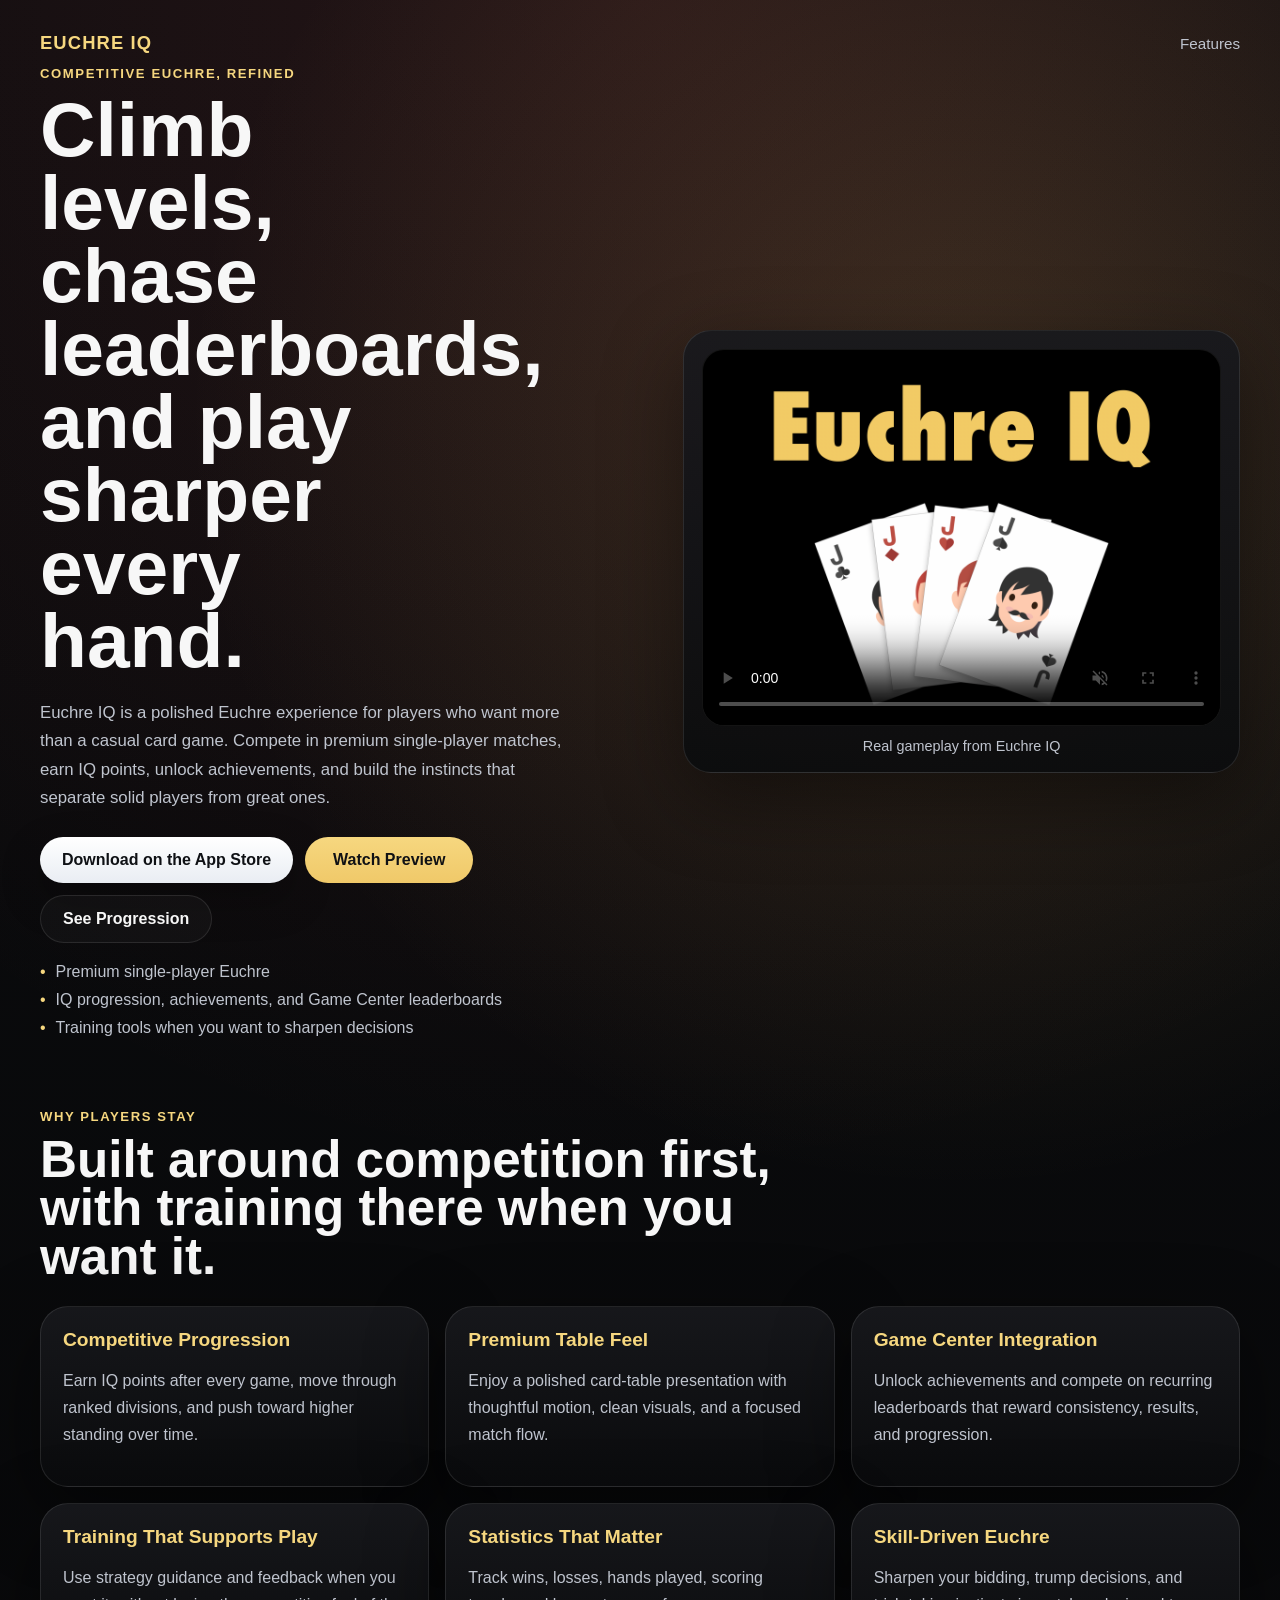
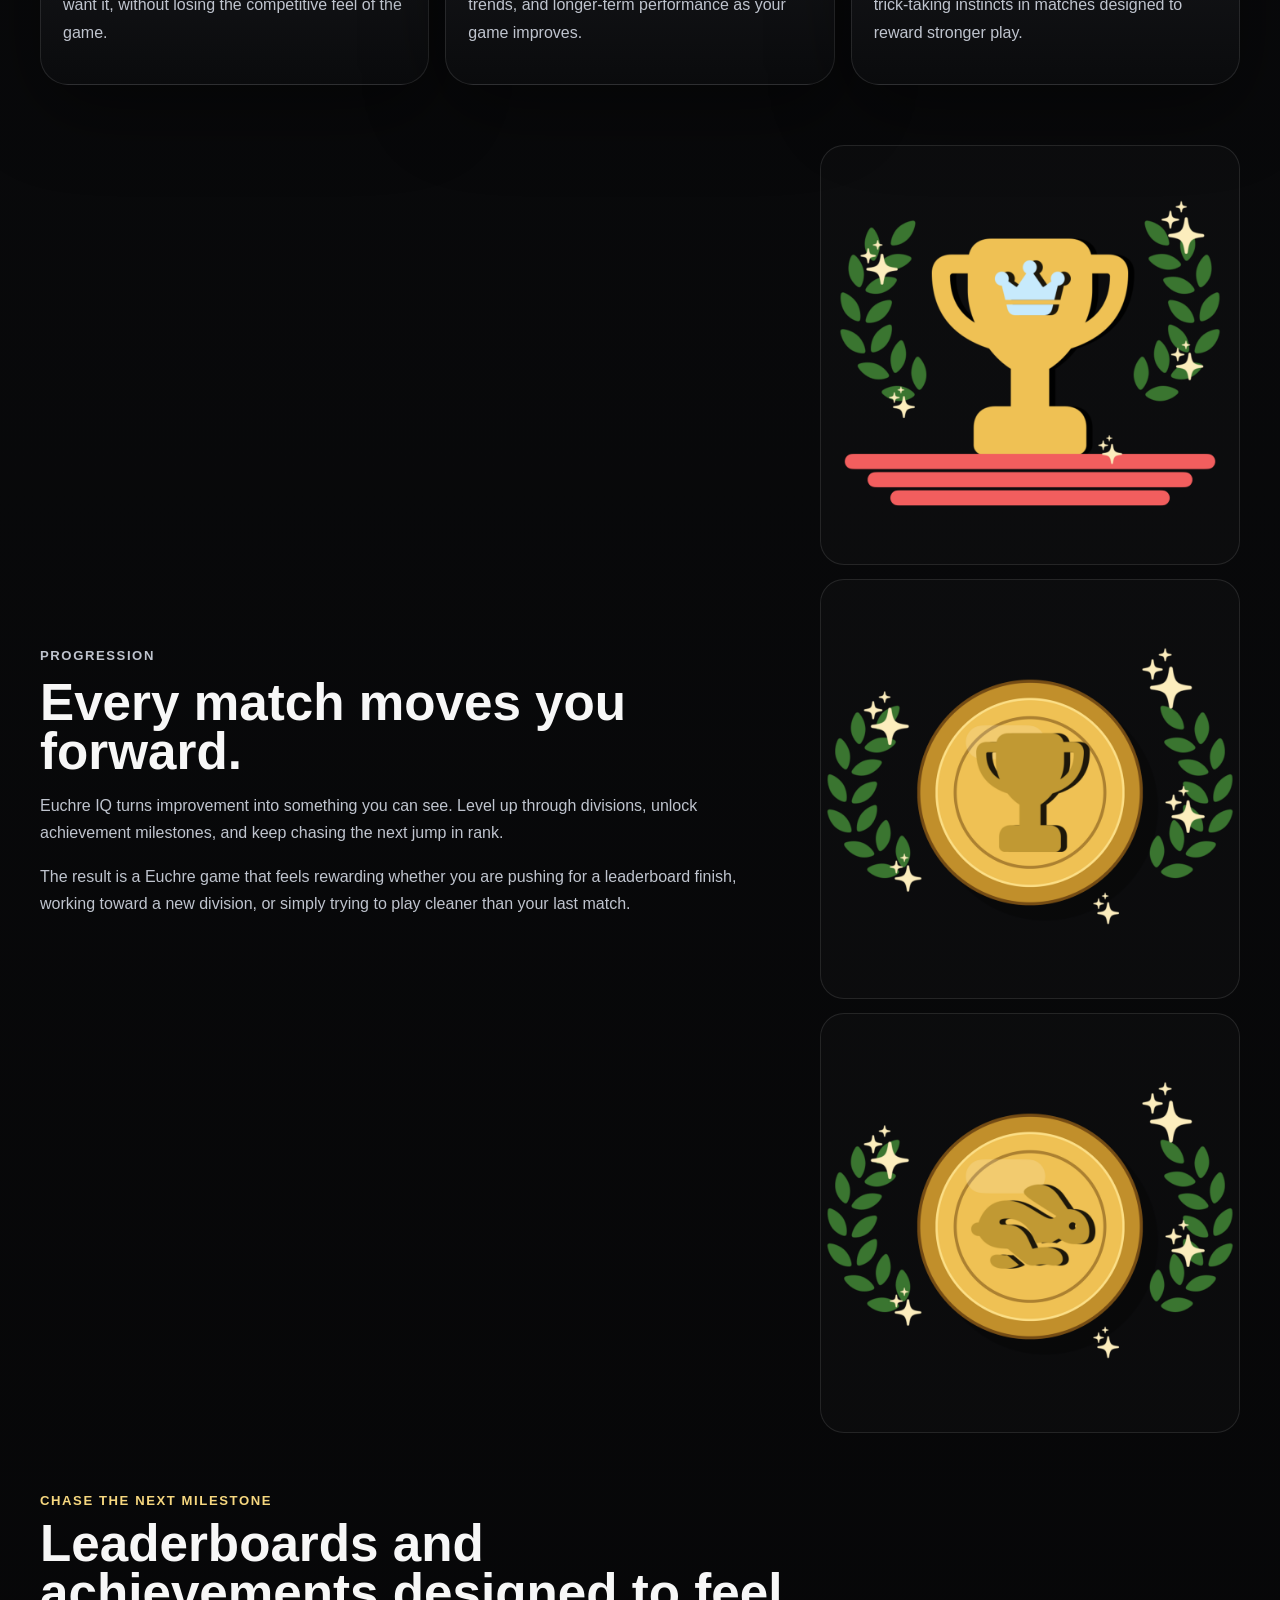
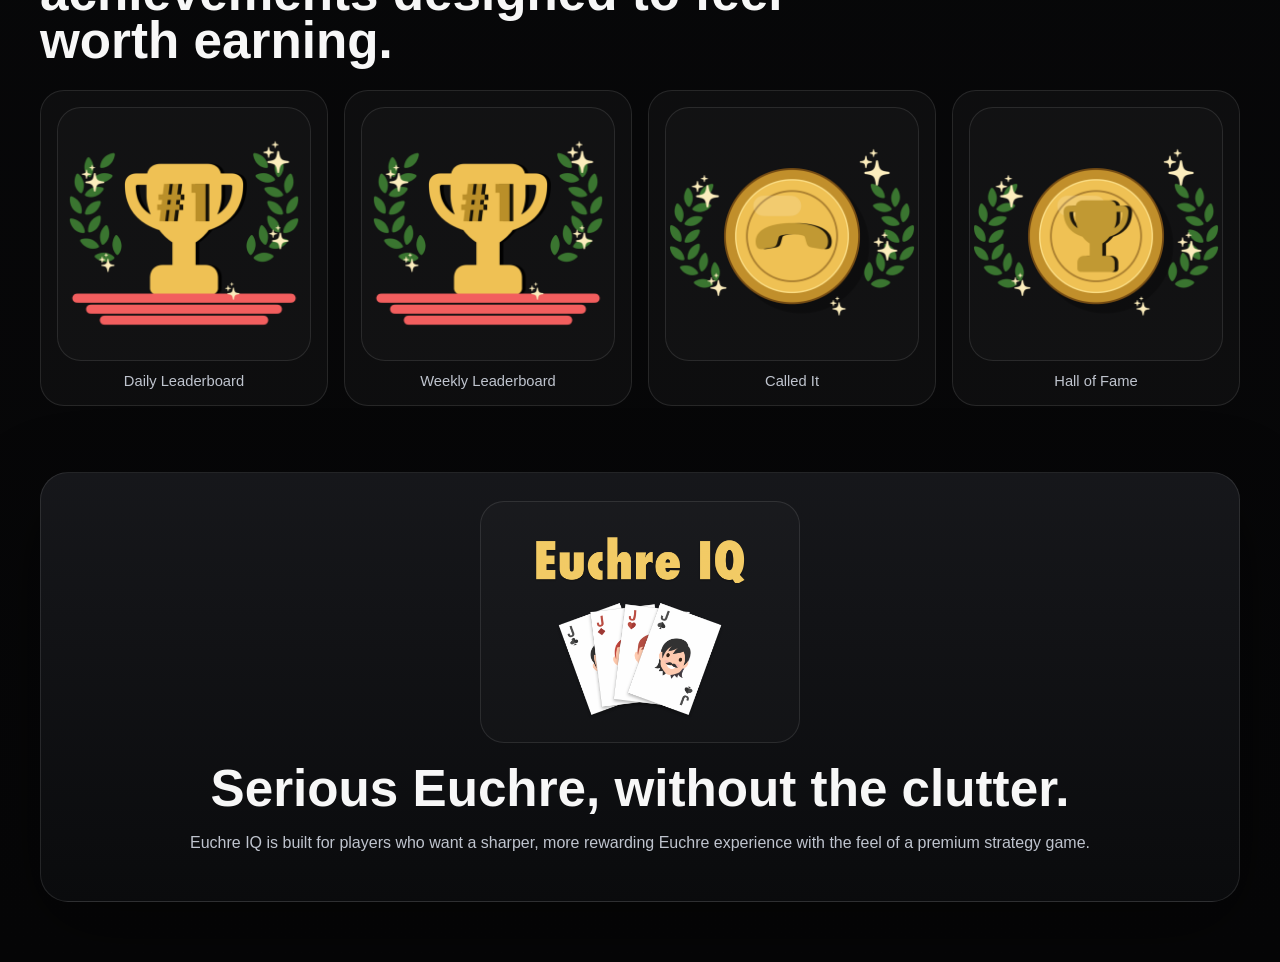
==== index.html @ 1e02383c "Hello" ====
<!DOCTYPE html>
<html lang="en">
<head>
  <meta charset="utf-8">
  <meta name="viewport" content="width=device-width, initial-scale=1">
  <title>Euchre IQ</title>
  <meta
    name="description"
    content="Euchre IQ is a polished, competitive Euchre experience built for players who want to climb levels, unlock achievements, and sharpen their game."
  >
  <link rel="stylesheet" href="site-assets/styles.css">
</head>
<body>
  <div class="page-shell">
    <header class="hero">
      <nav class="topbar">
        <div class="brand">Euchre IQ</div>
        <a class="topbar-link" href="#features">Features</a>
      </nav>

      <div class="hero-grid">
        <section class="hero-copy">
          <p class="eyebrow">Competitive Euchre, Refined</p>
          <h1>Climb levels, chase leaderboards, and play sharper every hand.</h1>
          <p class="hero-body">
            Euchre IQ is a polished Euchre experience for players who want more than a casual card game.
            Compete in premium single-player matches, earn IQ points, unlock achievements, and build the instincts
            that separate solid players from great ones.
          </p>
          <div class="hero-actions">
            <a
              class="button button-app-store"
              href="https://apps.apple.com/us/app/euchre-iq/id6762494437"
              target="_blank"
              rel="noreferrer"
            >
              Download on the App Store
            </a>
            <a class="button button-primary" href="#preview">Watch Preview</a>
            <a class="button button-secondary" href="#progression">See Progression</a>
          </div>
          <ul class="hero-points">
            <li>Premium single-player Euchre</li>
            <li>IQ progression, achievements, and Game Center leaderboards</li>
            <li>Training tools when you want to sharpen decisions</li>
          </ul>
        </section>

        <section id="preview" class="hero-media-card">
          <video
            class="hero-video"
            autoplay
            muted
            loop
            playsinline
            controls
            preload="metadata"
            poster="site-assets/home-title.png"
          >
            <source src="site-assets/app-preview.mp4" type="video/mp4">
          </video>
          <div class="media-caption">Real gameplay from Euchre IQ</div>
        </section>
      </div>
    </header>

    <main>
      <section id="features" class="section">
        <div class="section-heading">
          <p class="eyebrow">Why Players Stay</p>
          <h2>Built around competition first, with training there when you want it.</h2>
        </div>

        <div class="feature-grid">
          <article class="feature-card">
            <h3>Competitive Progression</h3>
            <p>
              Earn IQ points after every game, move through ranked divisions, and push toward higher standing over time.
            </p>
          </article>
          <article class="feature-card">
            <h3>Premium Table Feel</h3>
            <p>
              Enjoy a polished card-table presentation with thoughtful motion, clean visuals, and a focused match flow.
            </p>
          </article>
          <article class="feature-card">
            <h3>Game Center Integration</h3>
            <p>
              Unlock achievements and compete on recurring leaderboards that reward consistency, results, and progression.
            </p>
          </article>
          <article class="feature-card">
            <h3>Training That Supports Play</h3>
            <p>
              Use strategy guidance and feedback when you want it, without losing the competitive feel of the game.
            </p>
          </article>
          <article class="feature-card">
            <h3>Statistics That Matter</h3>
            <p>
              Track wins, losses, hands played, scoring trends, and longer-term performance as your game improves.
            </p>
          </article>
          <article class="feature-card">
            <h3>Skill-Driven Euchre</h3>
            <p>
              Sharpen your bidding, trump decisions, and trick-taking instincts in matches designed to reward stronger play.
            </p>
          </article>
        </div>
      </section>

      <section id="progression" class="section split-section">
        <div class="split-copy">
          <p class="eyebrow">Progression</p>
          <h2>Every match moves you forward.</h2>
          <p>
            Euchre IQ turns improvement into something you can see. Level up through divisions, unlock achievement milestones,
            and keep chasing the next jump in rank.
          </p>
          <p>
            The result is a Euchre game that feels rewarding whether you are pushing for a leaderboard finish,
            working toward a new division, or simply trying to play cleaner than your last match.
          </p>
        </div>

        <div class="badge-stack">
          <img src="site-assets/leaderboard-all-time.png" alt="All-Time IQ leaderboard badge">
          <img src="site-assets/achievement-hall-of-fame.png" alt="Hall of Fame achievement badge">
          <img src="site-assets/achievement-lone-legend.png" alt="Lone Legend achievement badge">
        </div>
      </section>

      <section class="section gallery-section">
        <div class="section-heading">
          <p class="eyebrow">Chase the Next Milestone</p>
          <h2>Leaderboards and achievements designed to feel worth earning.</h2>
        </div>

        <div class="badge-gallery">
          <figure class="badge-card">
            <img src="site-assets/leaderboard-daily.png" alt="Daily leaderboard badge">
            <figcaption>Daily Leaderboard</figcaption>
          </figure>
          <figure class="badge-card">
            <img src="site-assets/leaderboard-weekly.png" alt="Weekly leaderboard badge">
            <figcaption>Weekly Leaderboard</figcaption>
          </figure>
          <figure class="badge-card">
            <img src="site-assets/achievement-called-it.png" alt="Called It achievement badge">
            <figcaption>Called It</figcaption>
          </figure>
          <figure class="badge-card">
            <img src="site-assets/achievement-hall-of-fame.png" alt="Hall of Fame achievement badge">
            <figcaption>Hall of Fame</figcaption>
          </figure>
        </div>
      </section>

      <section class="section closing-section">
        <div class="closing-card">
          <img class="closing-mark" src="site-assets/home-title.png" alt="Euchre IQ title art">
          <h2>Serious Euchre, without the clutter.</h2>
          <p>
            Euchre IQ is built for players who want a sharper, more rewarding Euchre experience with the feel of a premium strategy game.
          </p>
        </div>
      </section>
    </main>
  </div>
</body>
</html>
---- site-assets/styles.css ----
:root {
  --bg: #080809;
  --panel: #111215;
  --panel-strong: #18191d;
  --line: rgba(255, 255, 255, 0.1);
  --gold: #f0c969;
  --gold-strong: #f6d77f;
  --red: #f25e5e;
  --text: #f7f7f7;
  --muted: #bfc4ce;
  --shadow: 0 24px 80px rgba(0, 0, 0, 0.45);
}

* {
  box-sizing: border-box;
}

html {
  scroll-behavior: smooth;
}

body {
  margin: 0;
  font-family: Futura, "Futura PT", "Trebuchet MS", sans-serif;
  color: var(--text);
  background:
    radial-gradient(circle at top, rgba(242, 94, 94, 0.12), transparent 28%),
    radial-gradient(circle at 75% 10%, rgba(240, 201, 105, 0.16), transparent 20%),
    linear-gradient(180deg, #0a0b0d 0%, #060607 100%);
}

img,
video {
  display: block;
  max-width: 100%;
}

.page-shell {
  width: min(1200px, calc(100% - 32px));
  margin: 0 auto;
  padding-bottom: 48px;
}

.topbar {
  display: flex;
  align-items: center;
  justify-content: space-between;
  padding: 24px 0 12px;
}

.brand {
  font-size: 1.15rem;
  font-weight: 700;
  color: var(--gold-strong);
  letter-spacing: 0.06em;
  text-transform: uppercase;
}

.topbar-link {
  color: var(--muted);
  text-decoration: none;
  font-size: 0.95rem;
}

.hero {
  padding: 8px 0 24px;
}

.hero-grid {
  display: grid;
  grid-template-columns: minmax(0, 1.05fr) minmax(320px, 0.95fr);
  gap: 28px;
  align-items: center;
}

.eyebrow {
  margin: 0 0 12px;
  color: var(--gold-strong);
  letter-spacing: 0.12em;
  text-transform: uppercase;
  font-size: 0.82rem;
  font-weight: 700;
}

.hero-copy h1,
.section-heading h2,
.split-copy h2,
.closing-card h2 {
  margin: 0;
  font-family: "Futura Condensed Extra Bold", "Futura-CondensedExtraBold", Futura, sans-serif;
  line-height: 0.95;
}

.hero-copy h1 {
  font-size: clamp(3.4rem, 6vw, 5.6rem);
  max-width: 9ch;
}

.hero-body,
.split-copy p,
.closing-card p,
.feature-card p {
  color: var(--muted);
  line-height: 1.7;
}

.hero-body {
  margin: 22px 0 24px;
  max-width: 58ch;
  font-size: 1.05rem;
}

.hero-actions {
  display: flex;
  flex-wrap: wrap;
  gap: 12px;
  margin-bottom: 20px;
}

.button {
  display: inline-flex;
  align-items: center;
  justify-content: center;
  min-width: 168px;
  padding: 14px 22px;
  border-radius: 999px;
  text-decoration: none;
  font-weight: 700;
}

.button-primary {
  background: linear-gradient(180deg, var(--gold-strong), var(--gold));
  color: #101114;
}

.button-app-store {
  background: linear-gradient(180deg, #ffffff, #e9edf3);
  color: #0f1115;
  min-width: 240px;
  box-shadow: 0 16px 40px rgba(0, 0, 0, 0.28);
}

.button-secondary {
  border: 1px solid var(--line);
  color: var(--text);
  background: rgba(255, 255, 255, 0.03);
}

.hero-points {
  list-style: none;
  margin: 0;
  padding: 0;
  display: grid;
  gap: 10px;
  color: var(--muted);
}

.hero-points li::before {
  content: "•";
  color: var(--gold-strong);
  margin-right: 10px;
}

.hero-media-card,
.feature-card,
.closing-card {
  background: linear-gradient(180deg, rgba(24, 25, 29, 0.92), rgba(11, 12, 14, 0.92));
  border: 1px solid var(--line);
  border-radius: 28px;
  box-shadow: var(--shadow);
}

.hero-media-card {
  padding: 18px;
}

.hero-video {
  width: 100%;
  border-radius: 22px;
  background: #000;
  border: 1px solid rgba(255, 255, 255, 0.08);
}

.media-caption {
  margin-top: 12px;
  color: var(--muted);
  font-size: 0.9rem;
  text-align: center;
}

.section {
  padding: 48px 0 12px;
}

.section-heading {
  max-width: 760px;
  margin-bottom: 24px;
}

.section-heading h2,
.split-copy h2,
.closing-card h2 {
  font-size: clamp(2.2rem, 4vw, 3.6rem);
}

.feature-grid {
  display: grid;
  grid-template-columns: repeat(3, minmax(0, 1fr));
  gap: 16px;
}

.feature-card {
  padding: 22px;
}

.feature-card h3 {
  margin: 0 0 10px;
  font-size: 1.2rem;
  color: var(--gold-strong);
}

.split-section {
  display: grid;
  grid-template-columns: minmax(0, 1fr) minmax(320px, 420px);
  gap: 28px;
  align-items: center;
}

.badge-stack {
  display: grid;
  gap: 14px;
}

.badge-stack img,
.badge-gallery img,
.closing-mark {
  width: 100%;
  border-radius: 24px;
  border: 1px solid var(--line);
  background: rgba(255, 255, 255, 0.02);
}

.badge-gallery {
  display: grid;
  grid-template-columns: repeat(4, minmax(0, 1fr));
  gap: 16px;
}

.badge-card {
  margin: 0;
  padding: 16px;
  background: rgba(255, 255, 255, 0.03);
  border: 1px solid var(--line);
  border-radius: 24px;
}

.badge-card figcaption {
  margin-top: 12px;
  text-align: center;
  color: var(--muted);
  font-size: 0.92rem;
}

.closing-section {
  padding-top: 54px;
}

.closing-card {
  padding: 28px;
  text-align: center;
}

.closing-mark {
  max-width: 320px;
  margin: 0 auto 22px;
  padding: 16px;
}

@media (max-width: 960px) {
  .hero-grid,
  .split-section,
  .feature-grid,
  .badge-gallery {
    grid-template-columns: 1fr;
  }

  .hero-copy h1 {
    max-width: none;
  }
}

@media (max-width: 640px) {
  .page-shell {
    width: min(100% - 20px, 1200px);
  }

  .topbar {
    padding-top: 16px;
  }

  .hero-copy h1 {
    font-size: 3rem;
  }

  .button {
    width: 100%;
  }
}
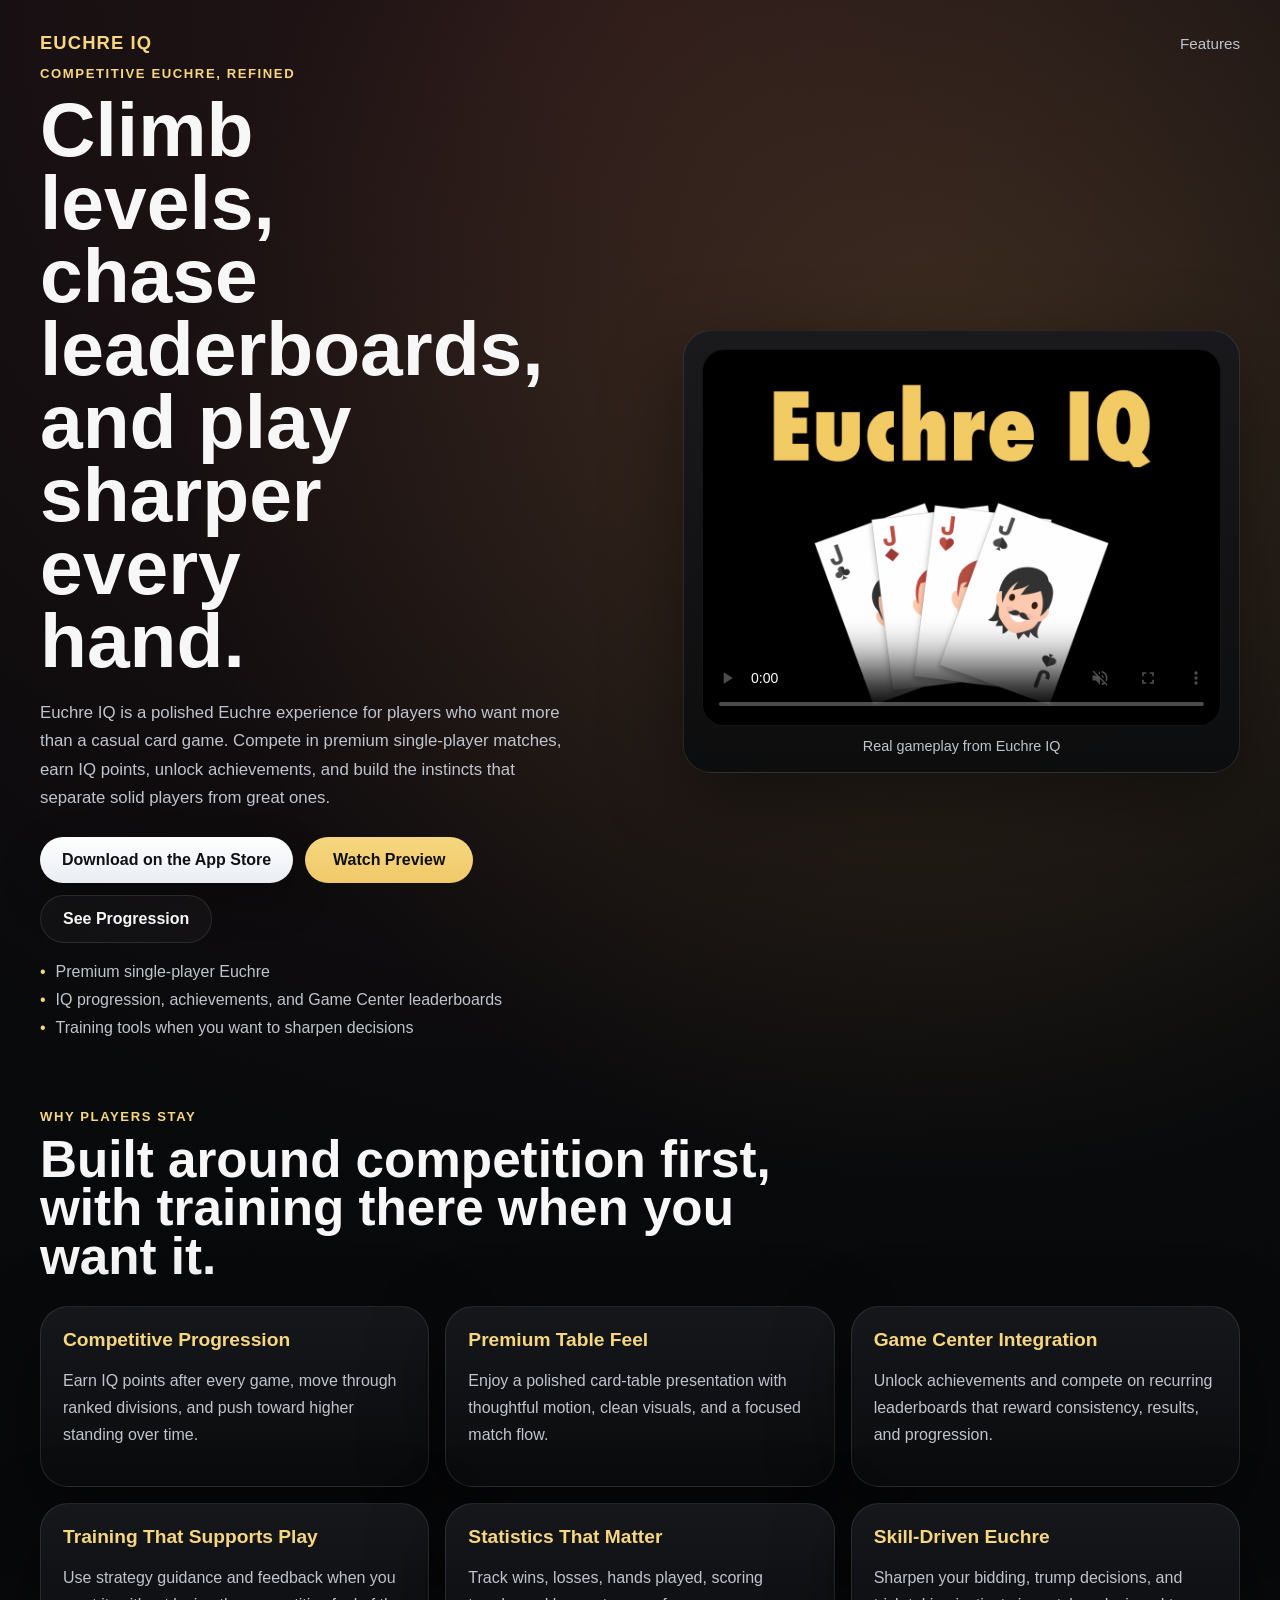
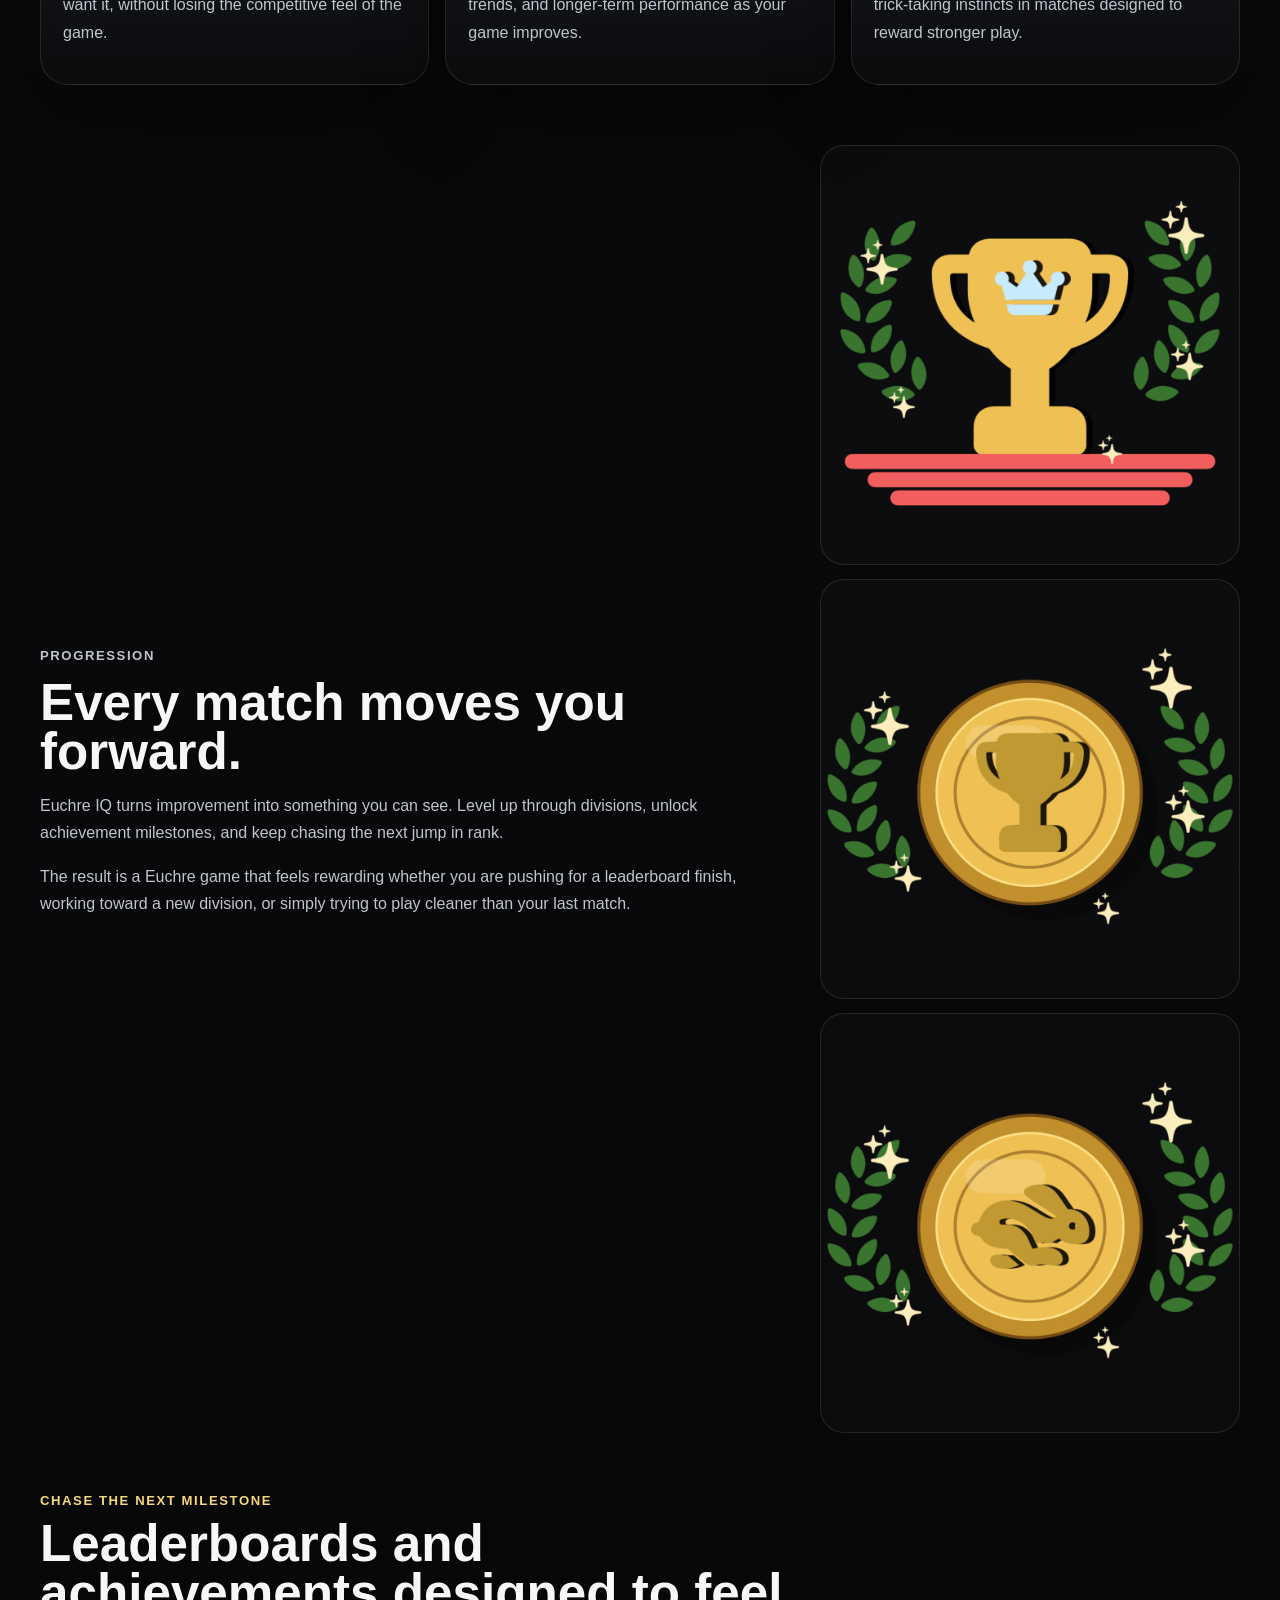
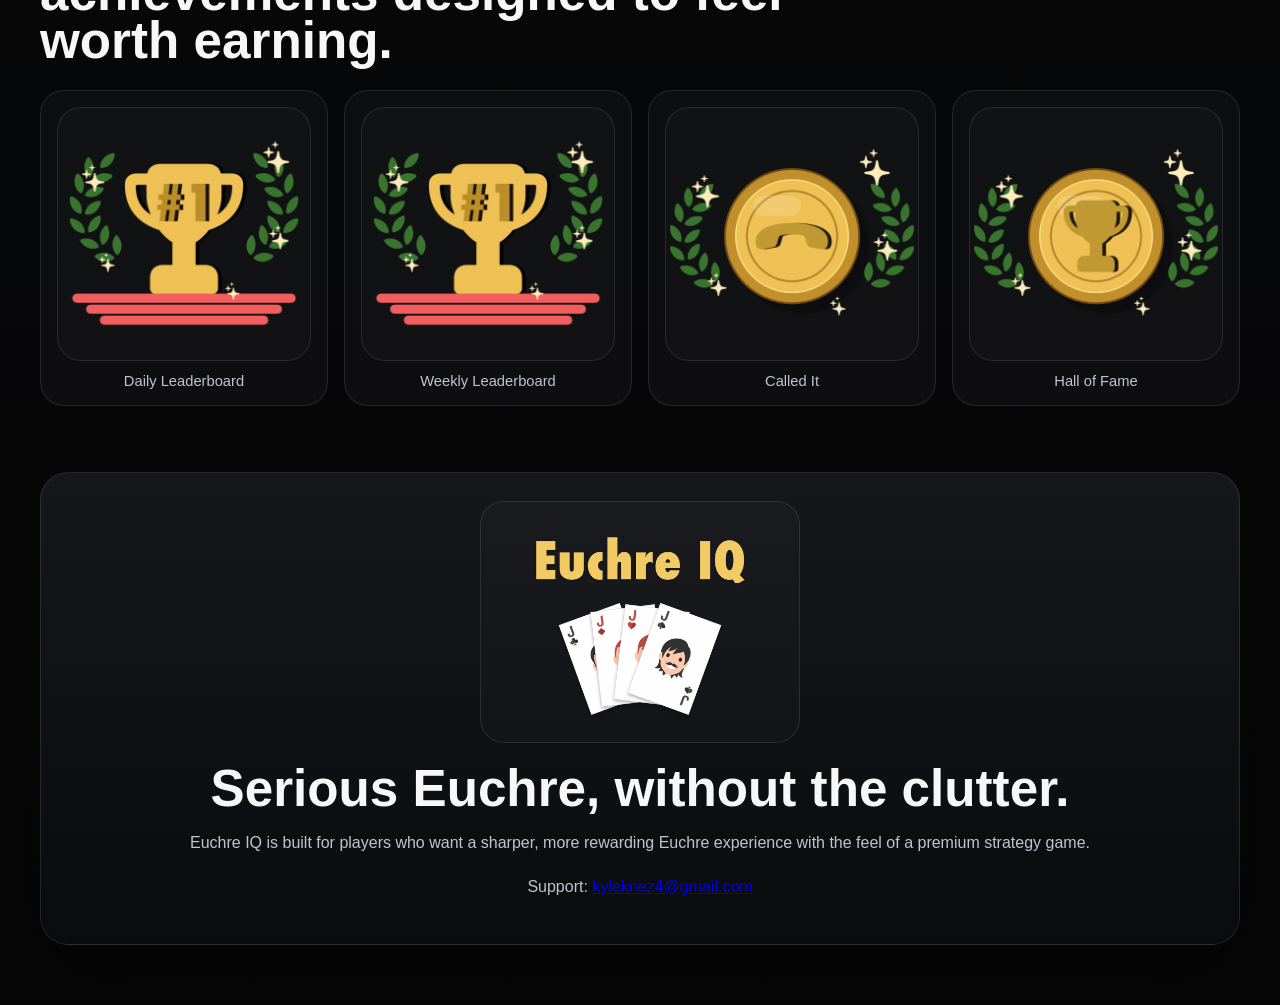
==== commit 22e69086: "Update." ====
--- a/index.html
+++ b/index.html
@@ -165,6 +165,9 @@
           <p>
             Euchre IQ is built for players who want a sharper, more rewarding Euchre experience with the feel of a premium strategy game.
           </p>
+          <p>
+            Support: <a href="mailto:kyleknez4@gmail.com">kyleknez4@gmail.com</a>
+          </p>
         </div>
       </section>
     </main>
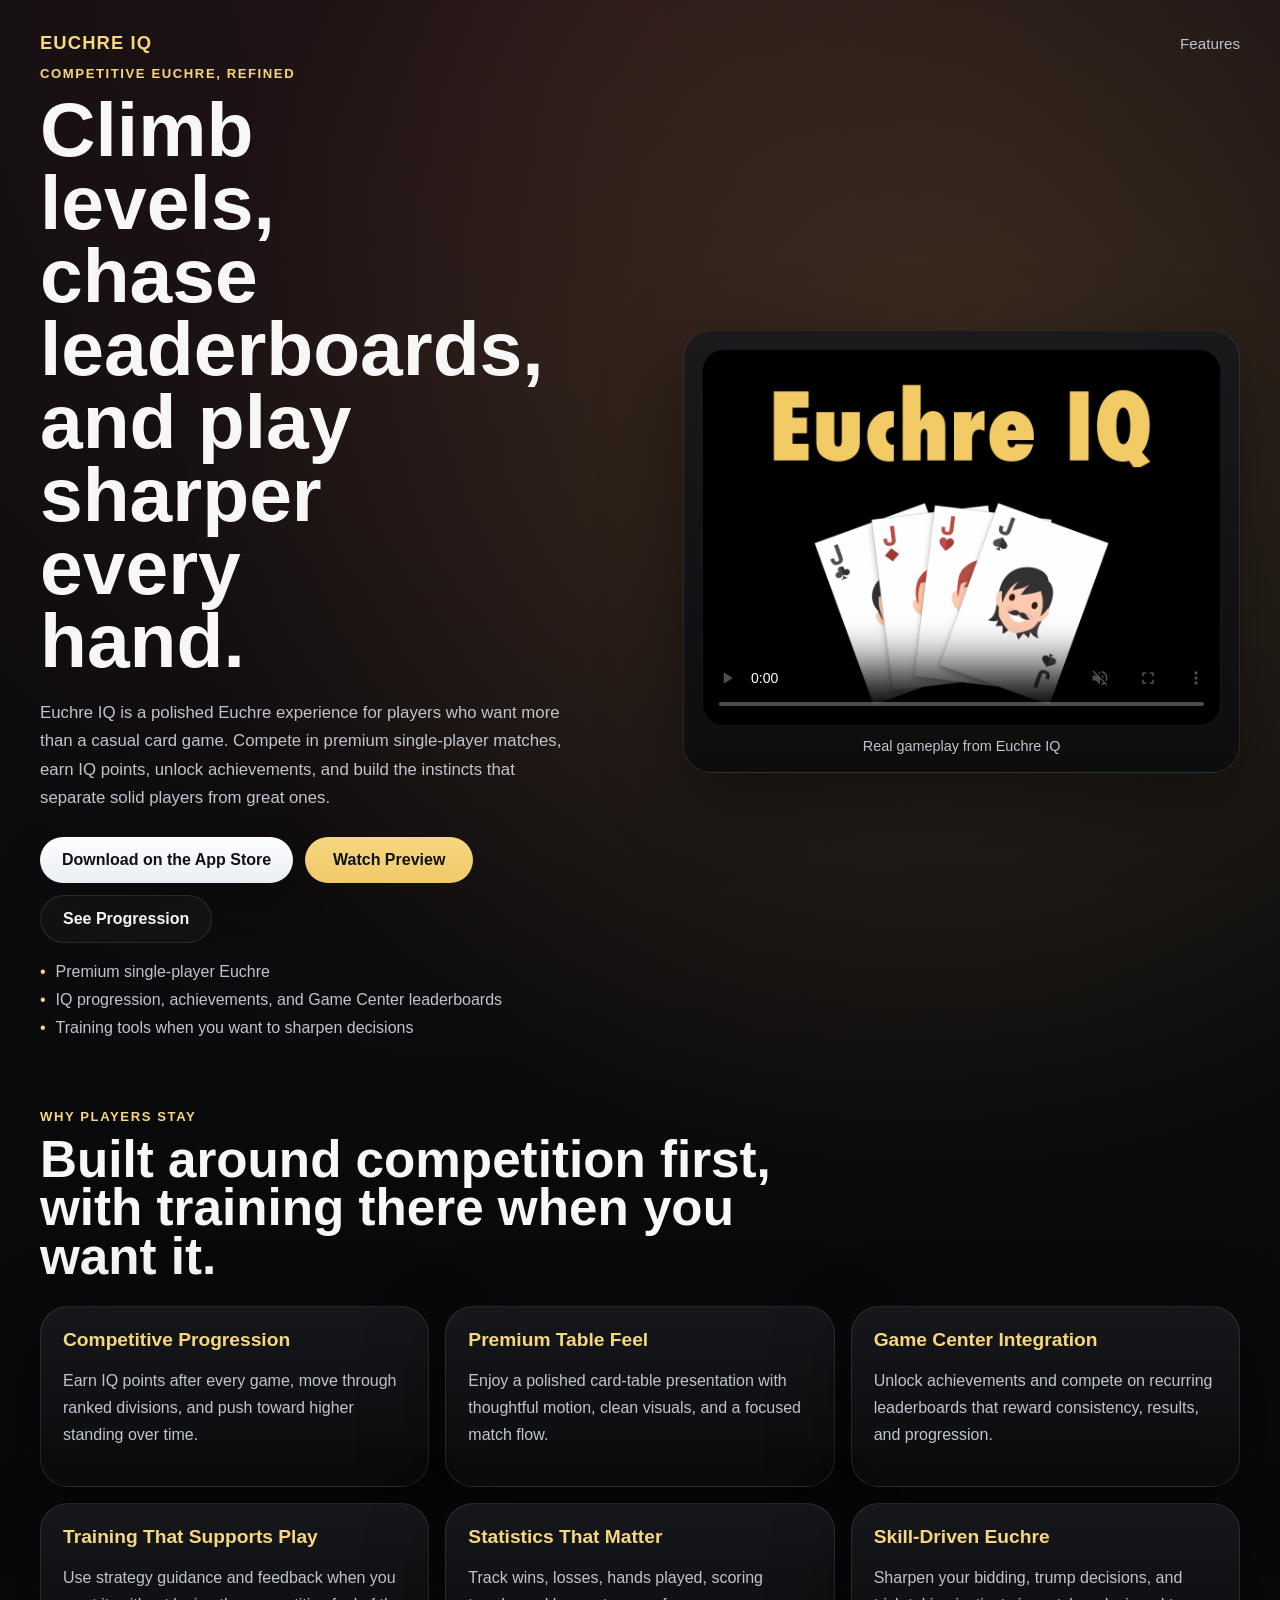
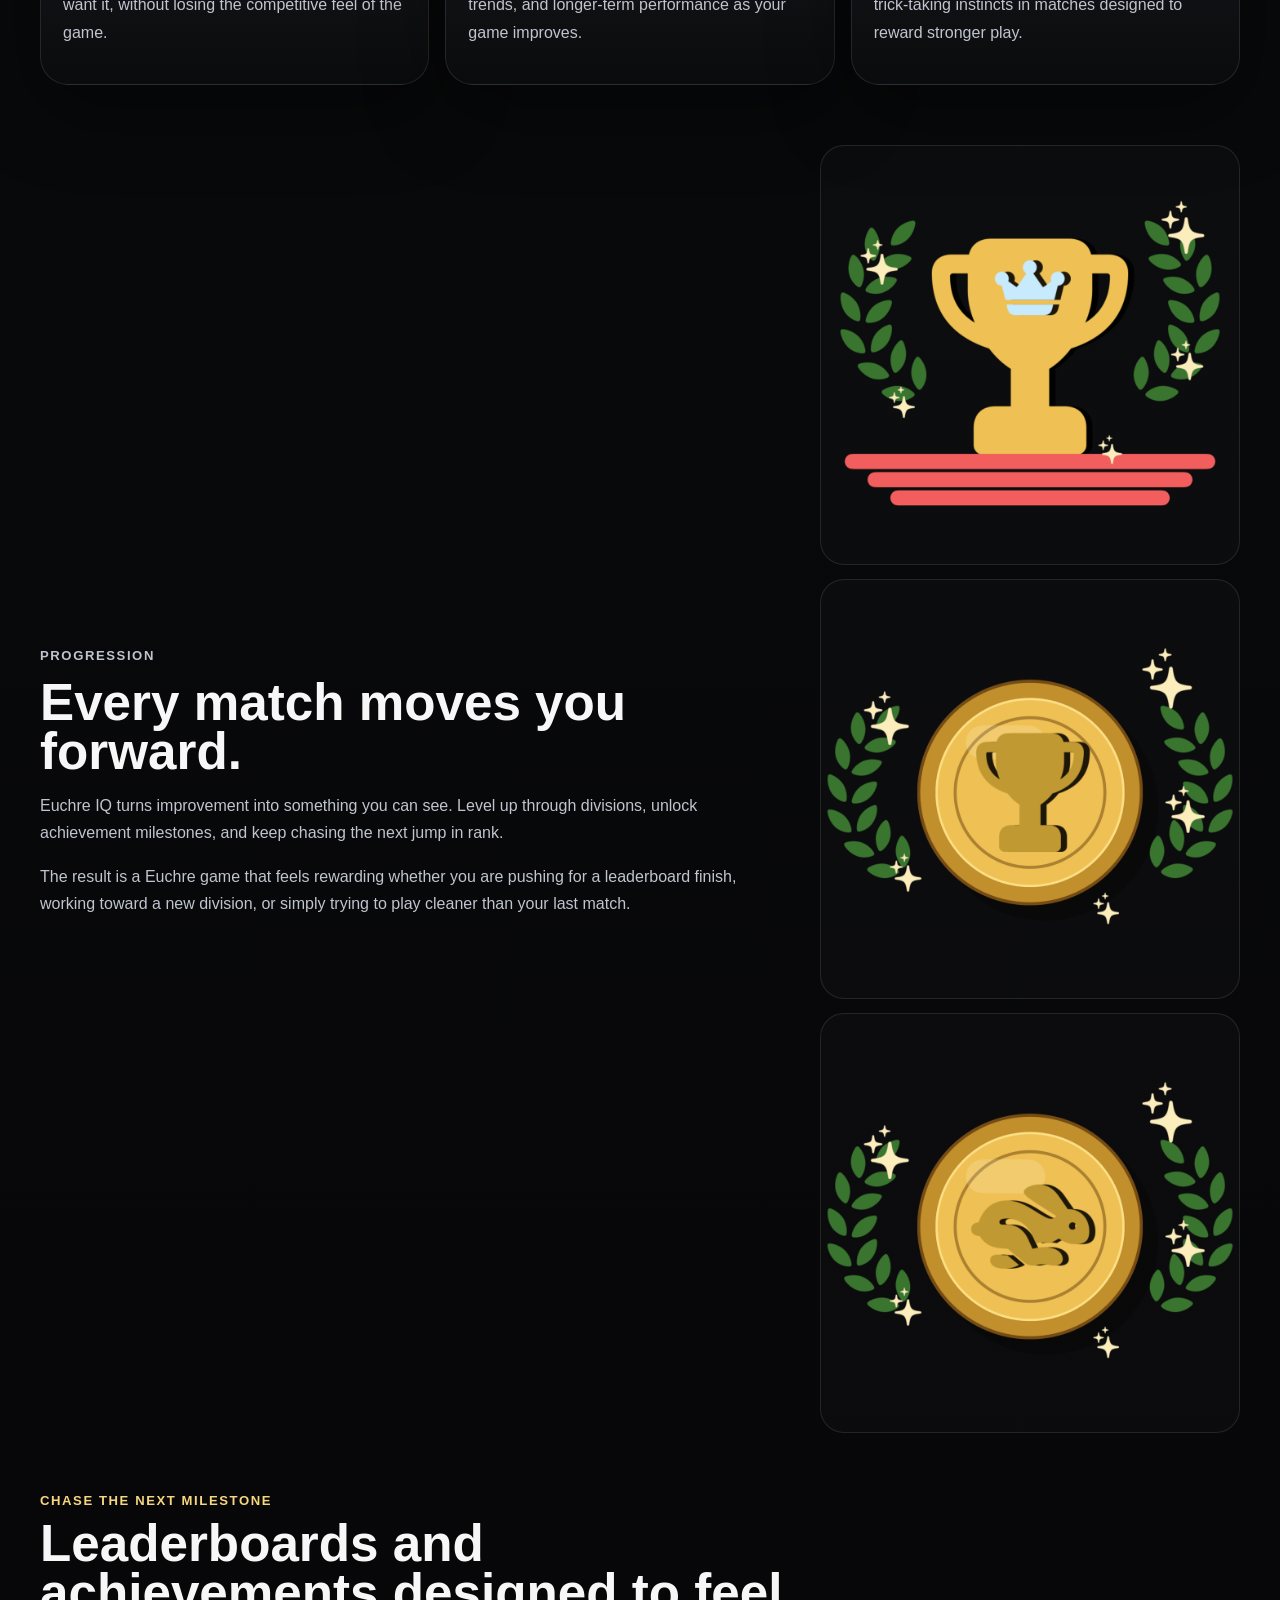
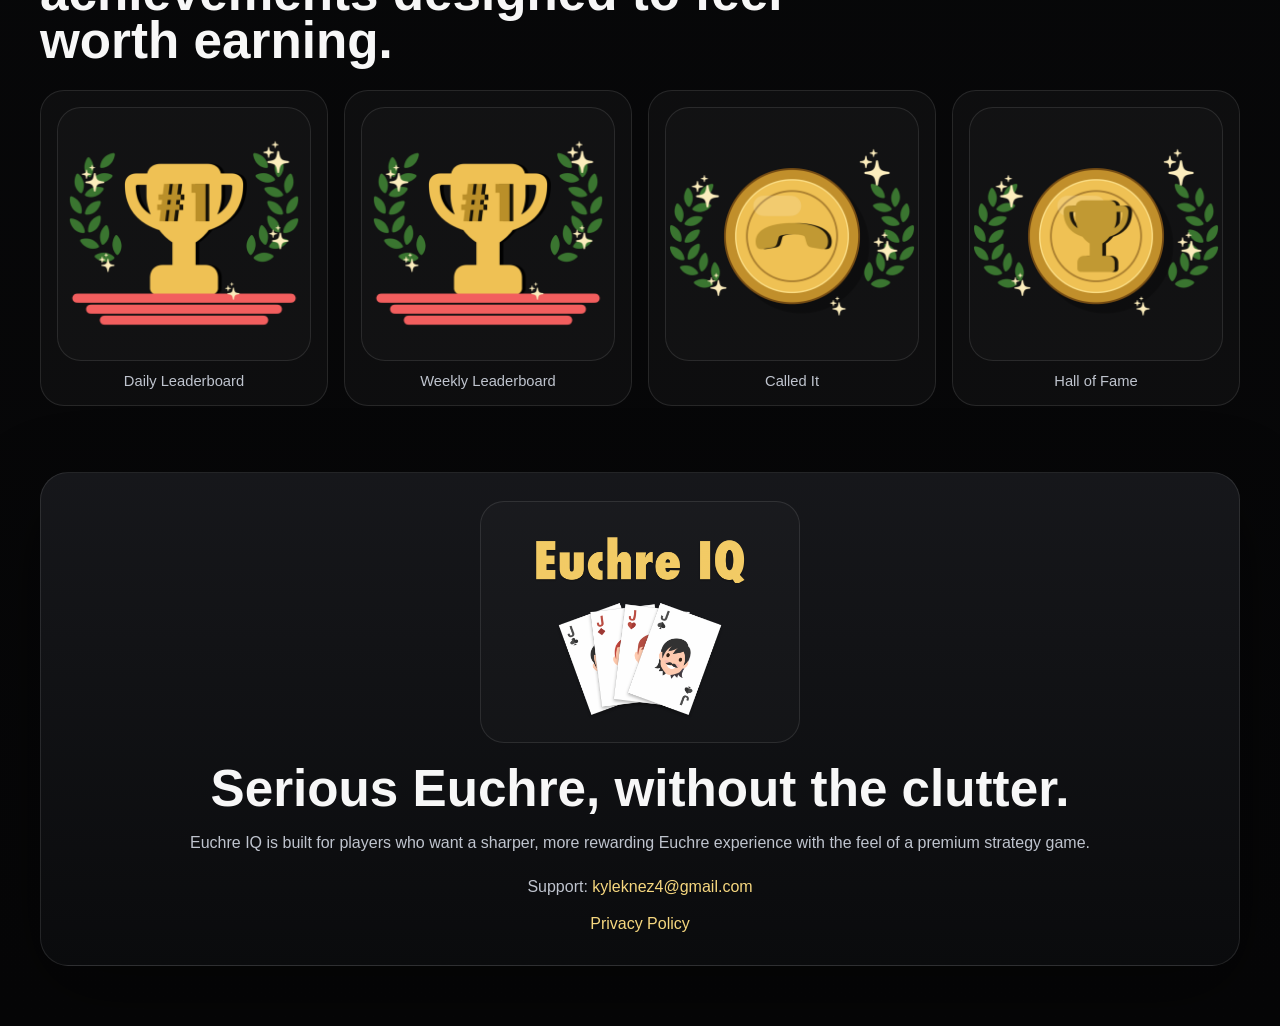
==== commit 26d1a800: "Commit." ====
--- a/index.html
+++ b/index.html
@@ -165,8 +165,11 @@
           <p>
             Euchre IQ is built for players who want a sharper, more rewarding Euchre experience with the feel of a premium strategy game.
           </p>
-          <p>
-            Support: <a href="mailto:kyleknez4@gmail.com">kyleknez4@gmail.com</a>
+          <p class="closing-meta">
+            Support: <a class="inline-link" href="mailto:kyleknez4@gmail.com">kyleknez4@gmail.com</a>
+          </p>
+          <p class="closing-meta">
+            <a class="inline-link" href="privacy-policy.html">Privacy Policy</a>
           </p>
         </div>
       </section>
--- a/site-assets/styles.css
+++ b/site-assets/styles.css
@@ -270,10 +270,73 @@
   text-align: center;
 }
 
+.closing-meta {
+  margin: 10px 0 0;
+}
+
+.inline-link {
+  color: var(--gold-strong);
+  text-decoration: none;
+}
+
+.inline-link:hover,
+.inline-link:focus-visible {
+  text-decoration: underline;
+}
+
 .closing-mark {
   max-width: 320px;
   margin: 0 auto 22px;
   padding: 16px;
+}
+
+.legal-shell {
+  width: min(840px, calc(100% - 32px));
+  margin: 0 auto;
+  padding: 28px 0 48px;
+}
+
+.legal-card {
+  padding: 30px;
+  background: linear-gradient(180deg, rgba(24, 25, 29, 0.92), rgba(11, 12, 14, 0.92));
+  border: 1px solid var(--line);
+  border-radius: 28px;
+  box-shadow: var(--shadow);
+}
+
+.legal-card h1,
+.legal-card h2 {
+  margin: 0;
+  font-family: "Futura Condensed Extra Bold", "Futura-CondensedExtraBold", Futura, sans-serif;
+  line-height: 0.95;
+}
+
+.legal-card h1 {
+  font-size: clamp(2.8rem, 5vw, 4.4rem);
+  margin-bottom: 10px;
+}
+
+.legal-card h2 {
+  margin-top: 26px;
+  font-size: clamp(1.5rem, 3vw, 2rem);
+  color: var(--gold-strong);
+}
+
+.legal-meta,
+.legal-card p,
+.legal-card li {
+  color: var(--muted);
+  line-height: 1.7;
+}
+
+.legal-meta {
+  margin: 0 0 22px;
+  font-size: 0.95rem;
+}
+
+.legal-card ul {
+  margin: 0;
+  padding-left: 20px;
 }
 
 @media (max-width: 960px) {
@@ -294,6 +357,10 @@
     width: min(100% - 20px, 1200px);
   }
 
+  .legal-shell {
+    width: min(100% - 20px, 840px);
+  }
+
   .topbar {
     padding-top: 16px;
   }
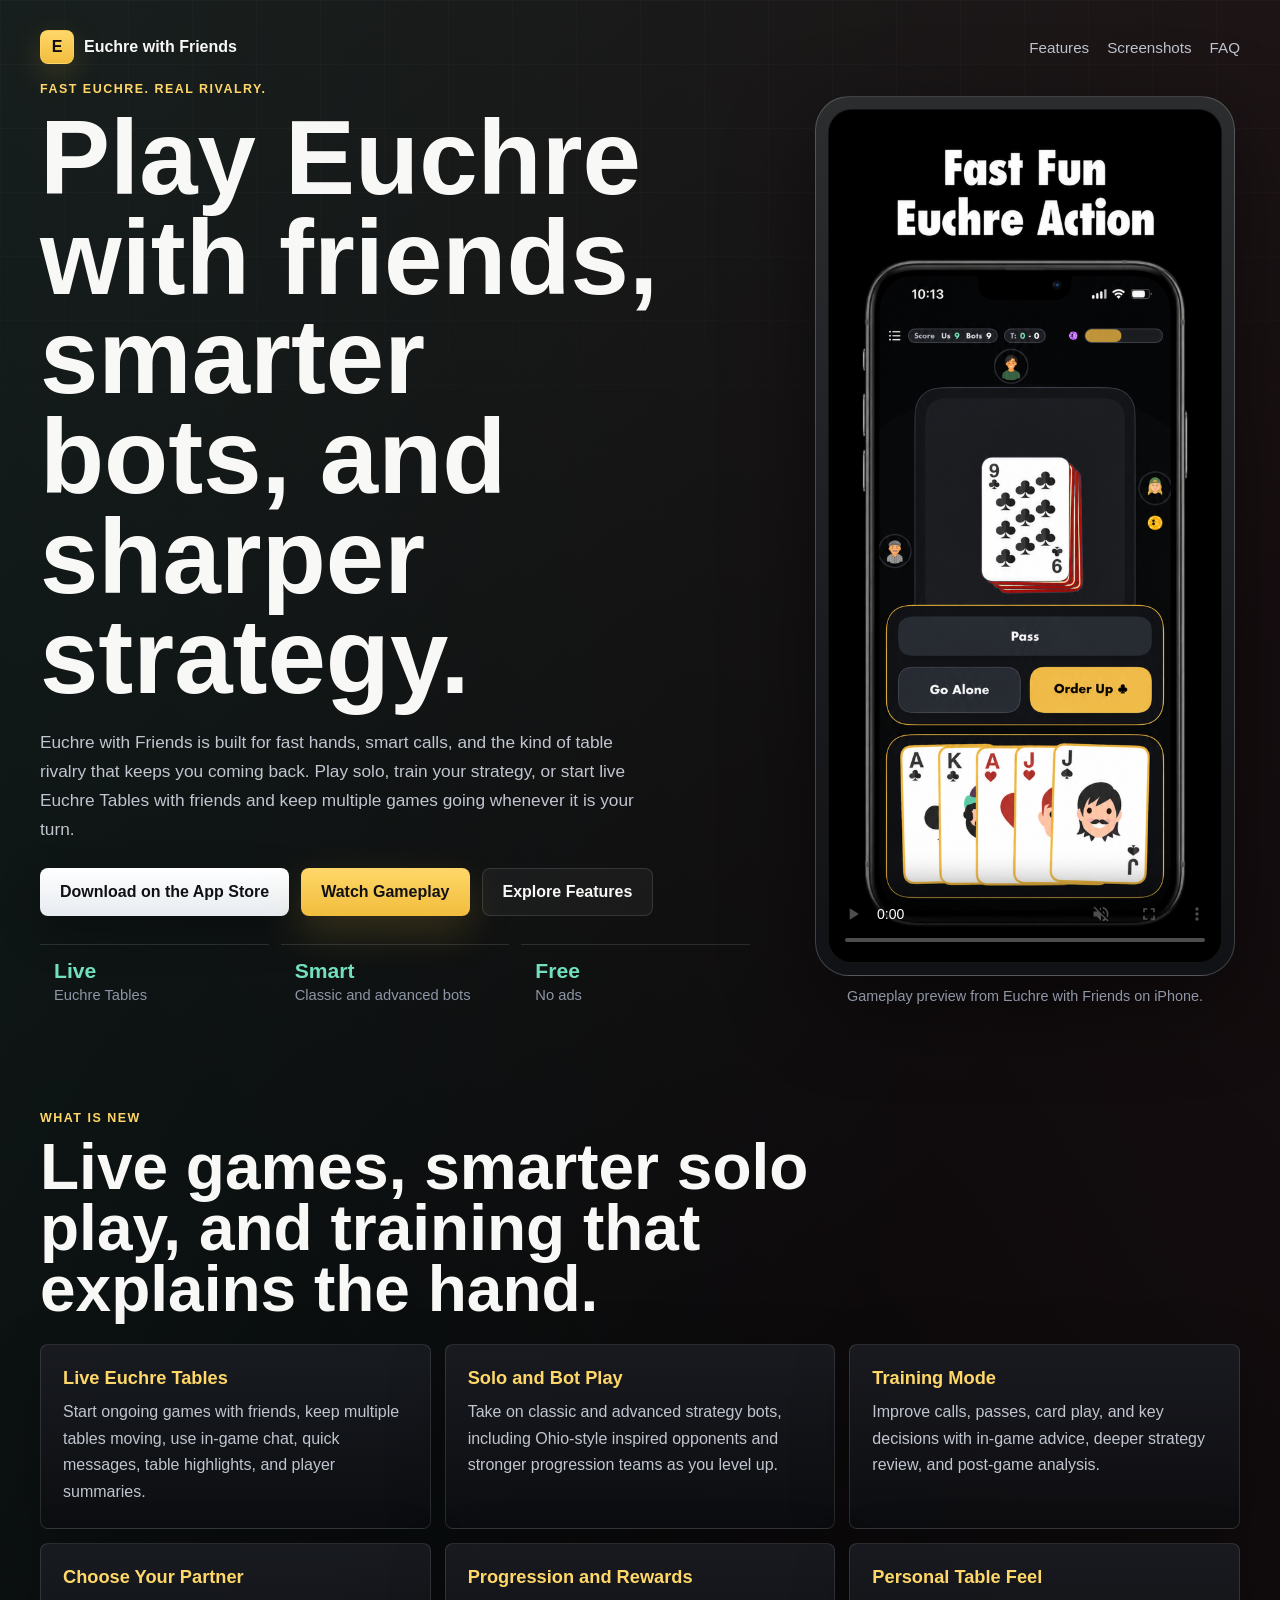
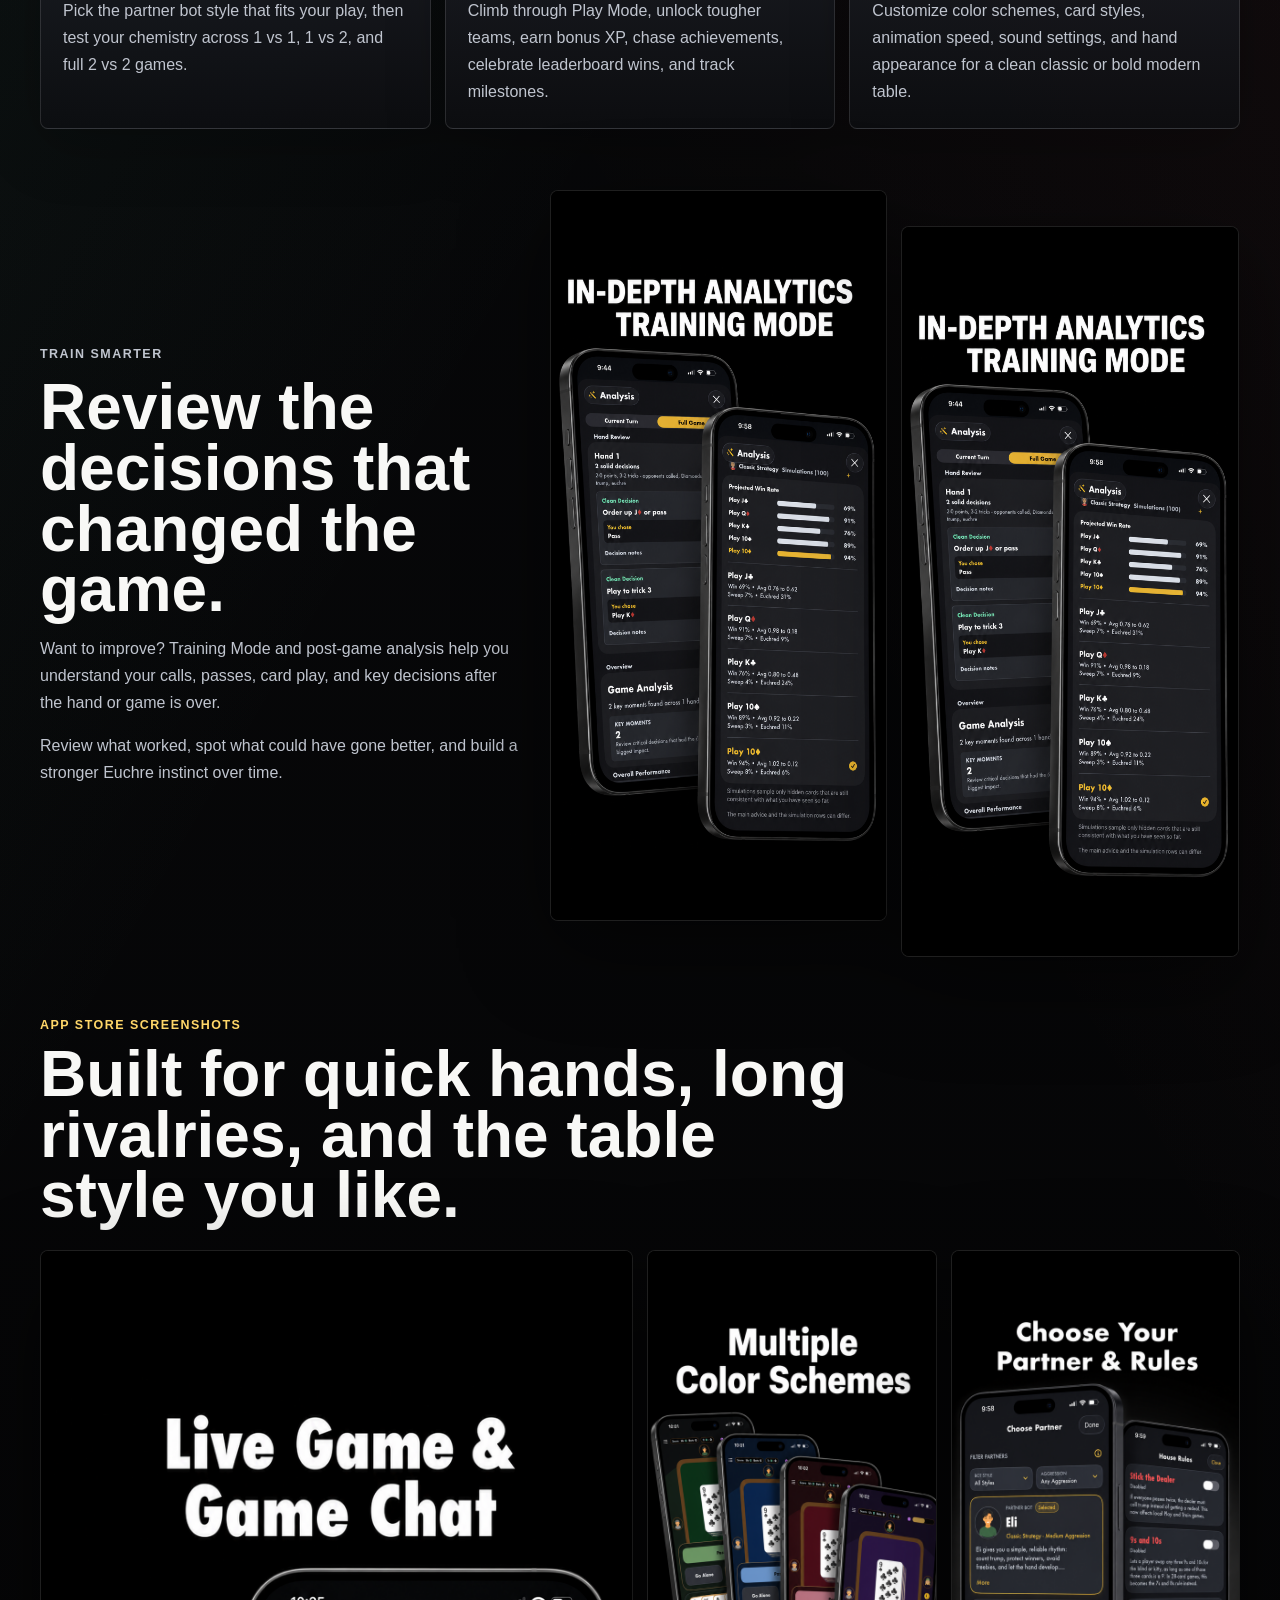
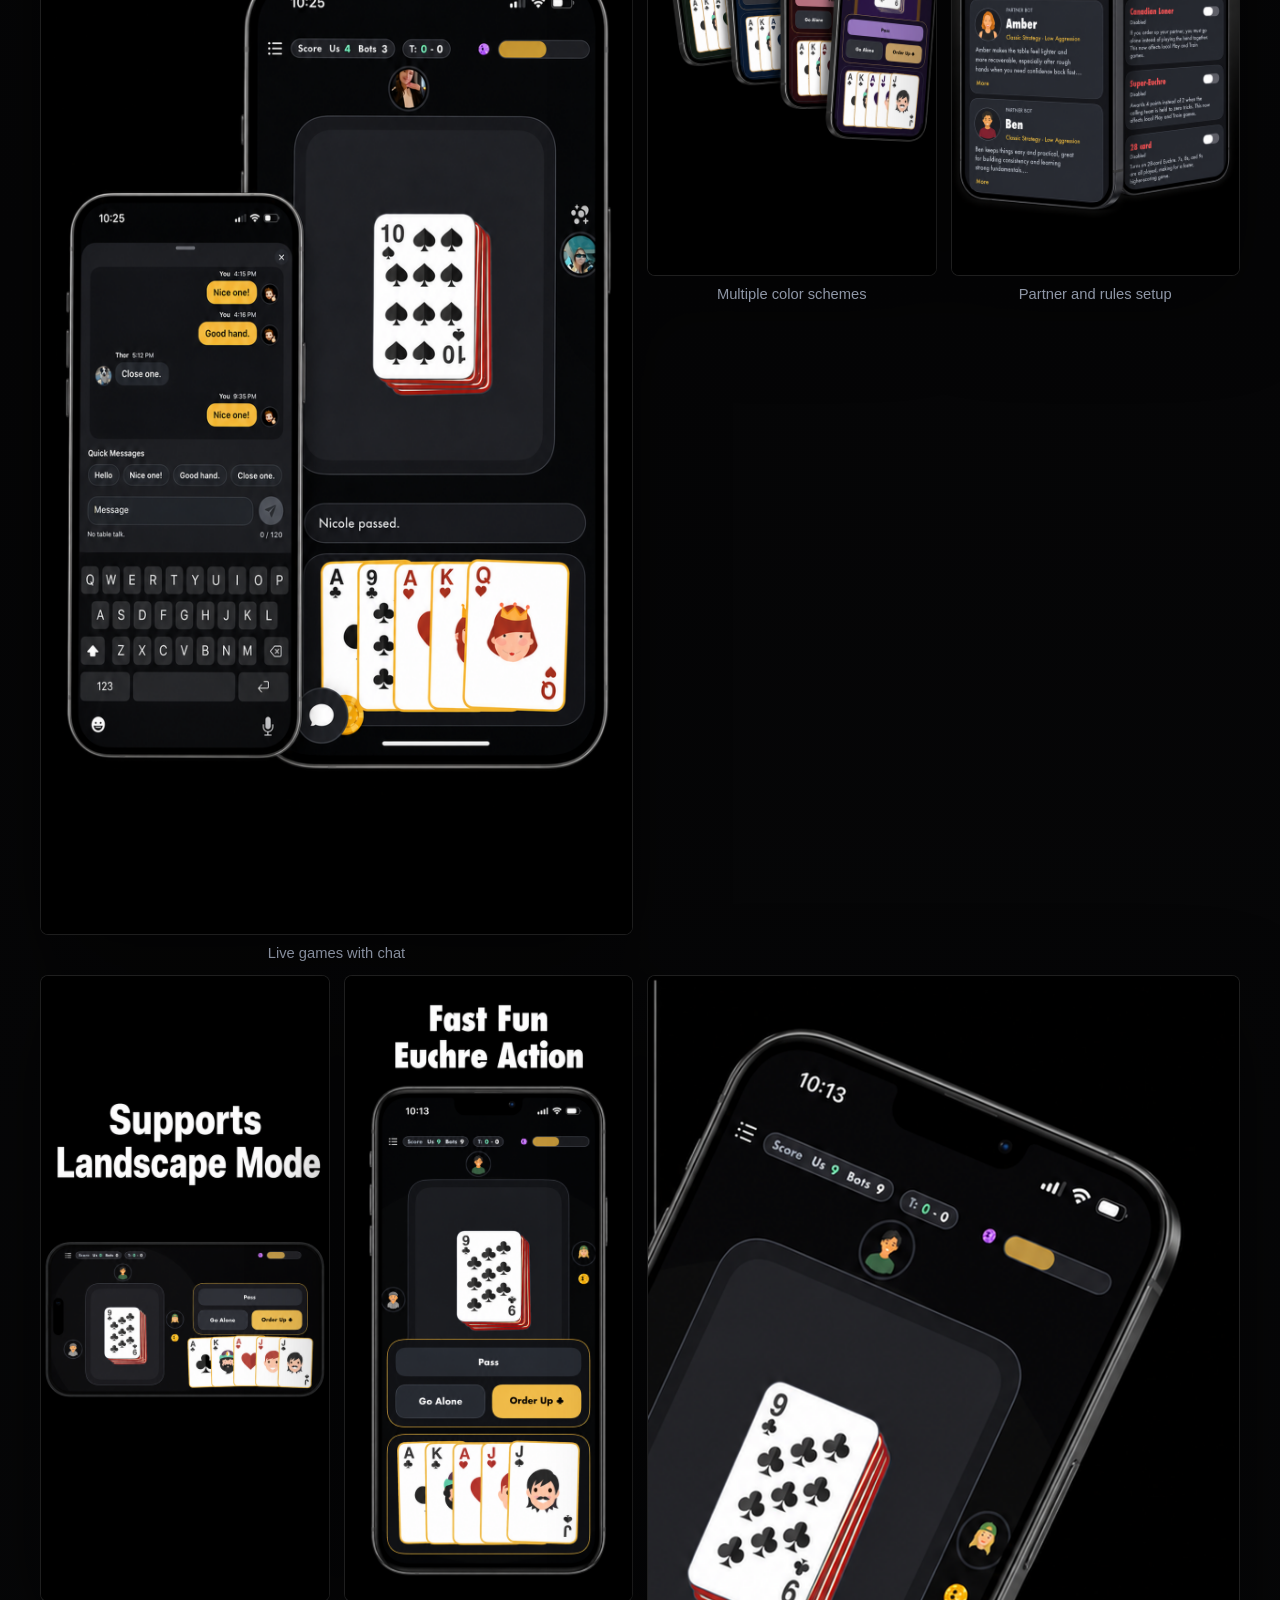
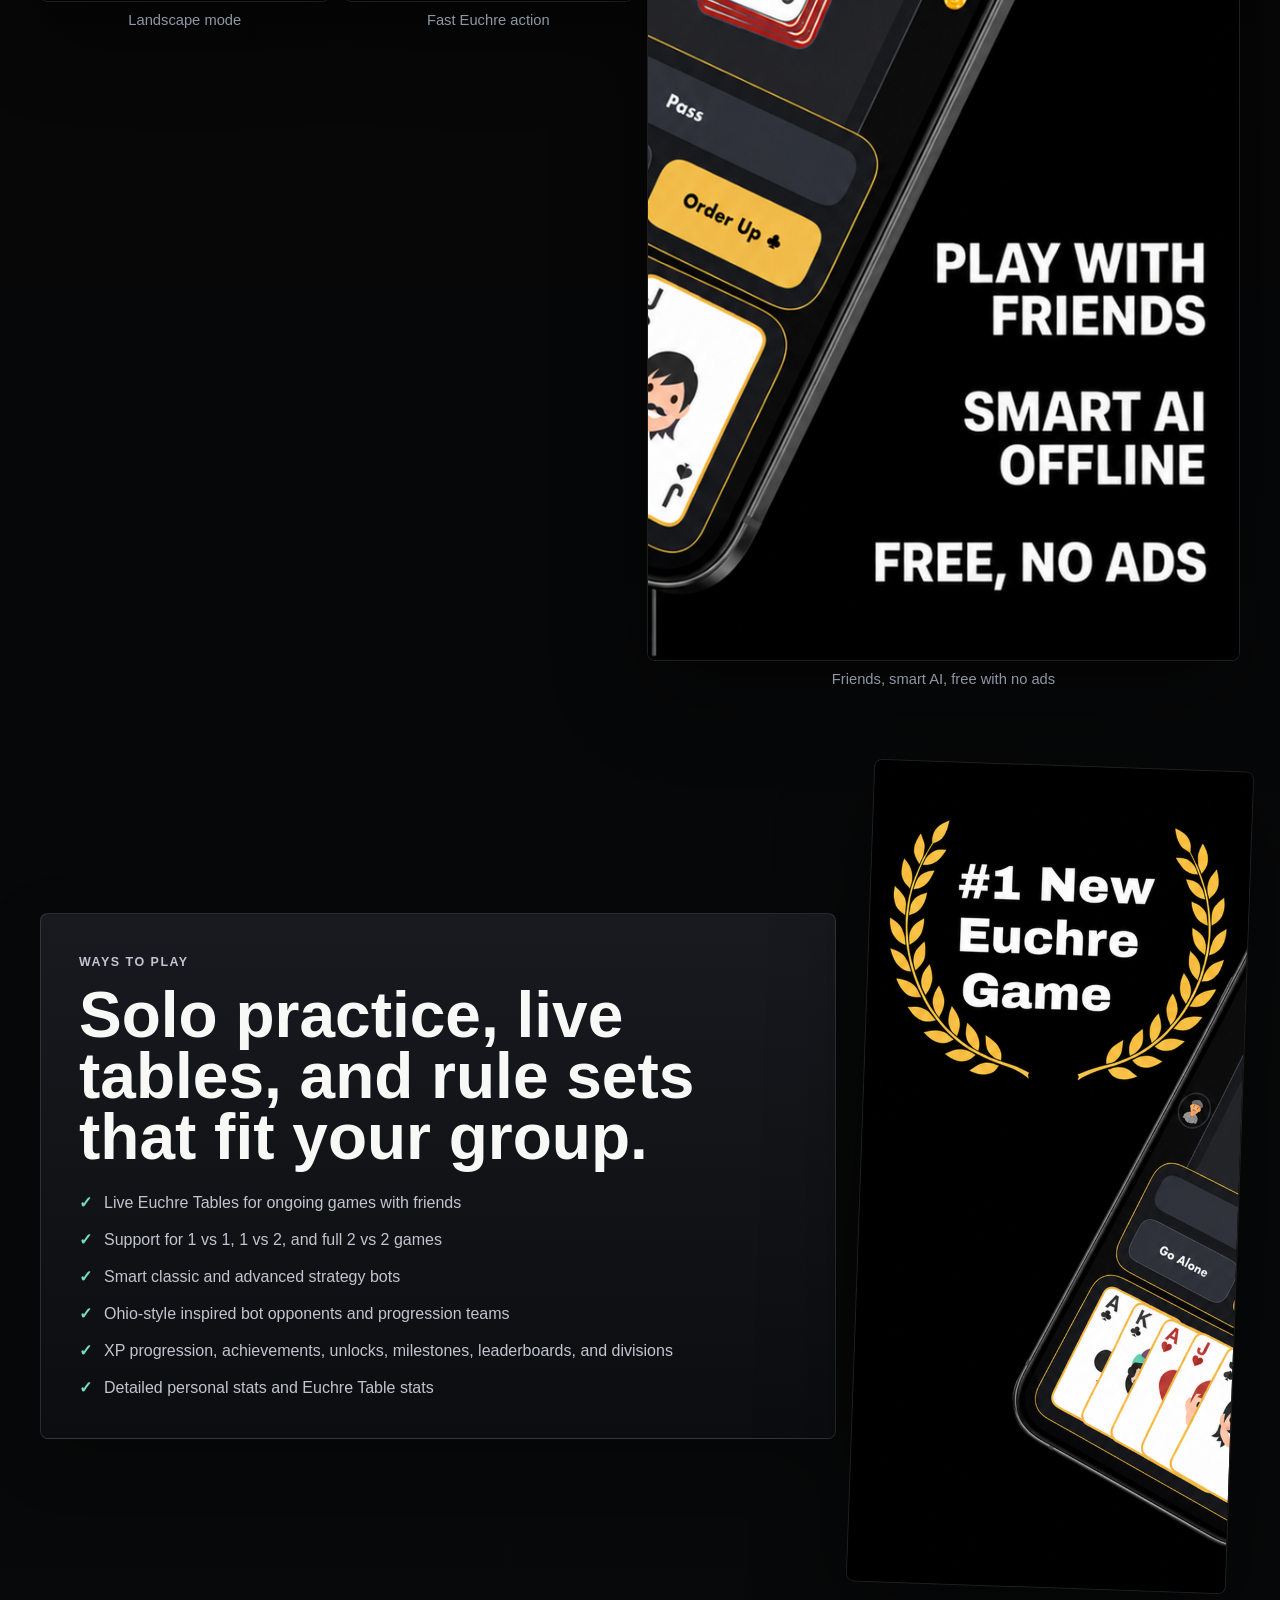
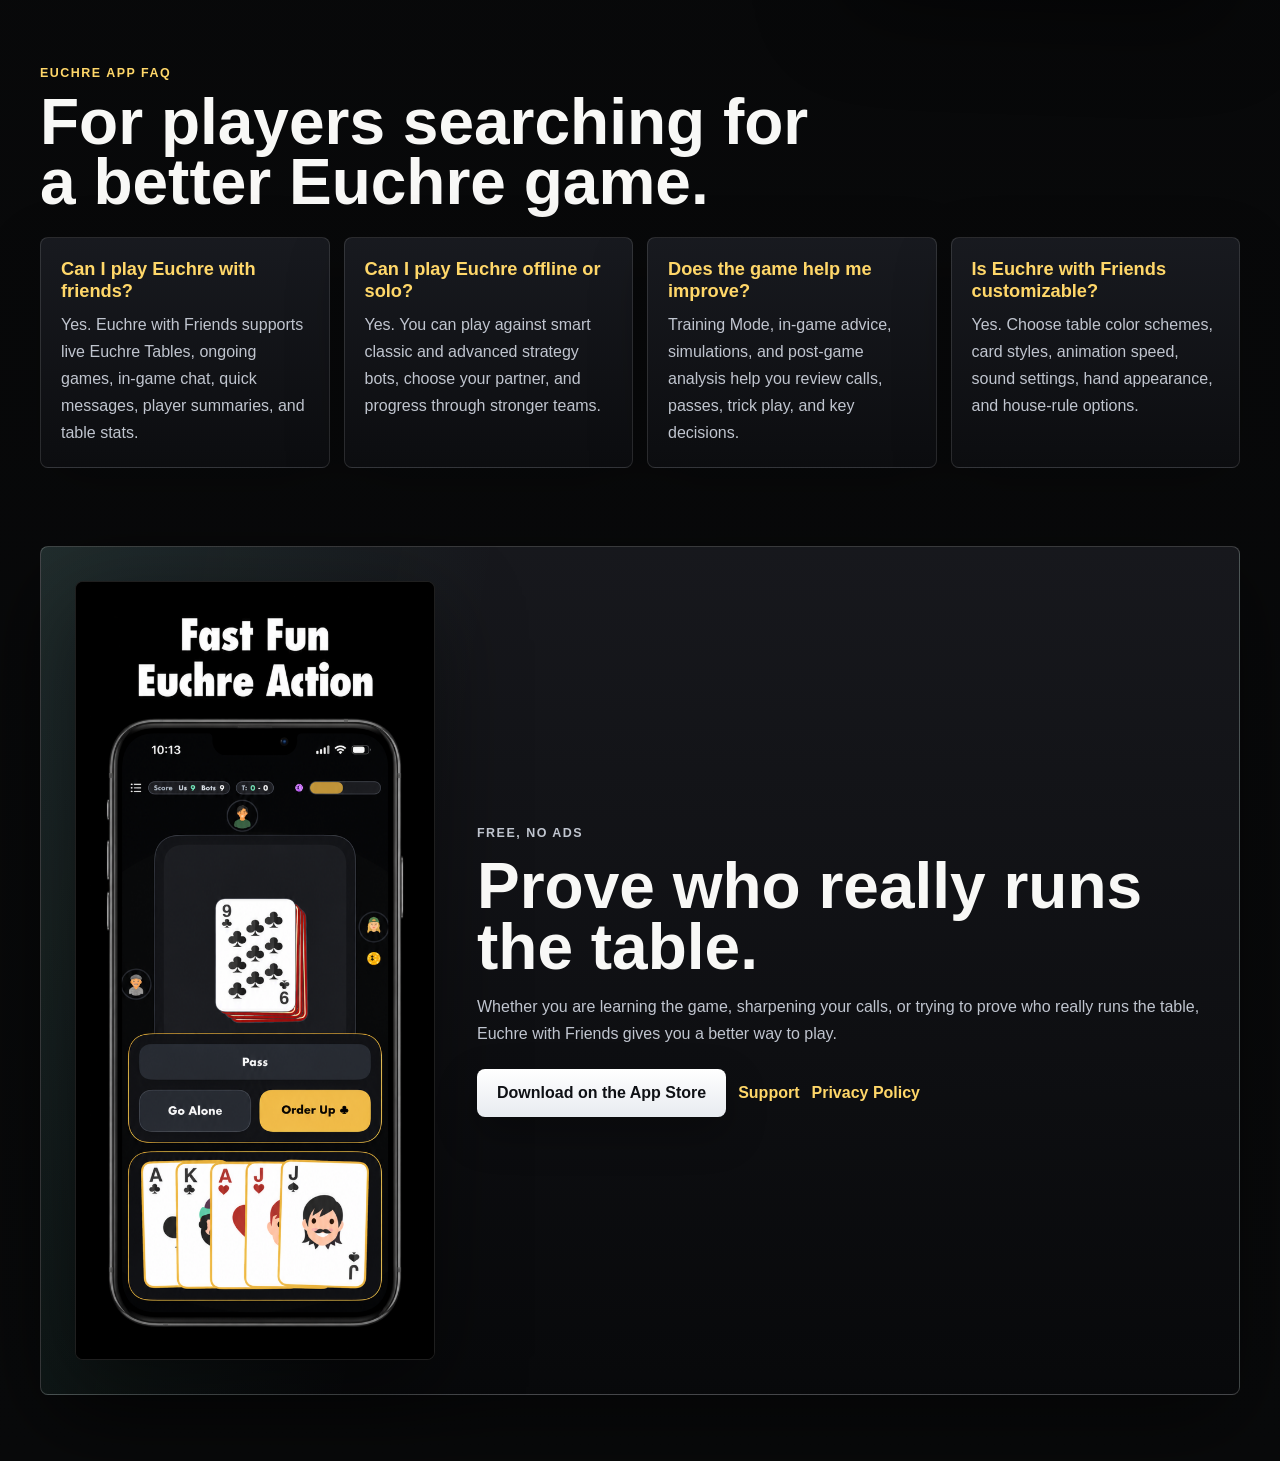
==== commit afd5fd20: "Update the website to new name Euchre with Friends." ====
--- a/index.html
+++ b/index.html
@@ -3,174 +3,300 @@
 <head>
   <meta charset="utf-8">
   <meta name="viewport" content="width=device-width, initial-scale=1">
-  <title>Euchre IQ</title>
+  <title>Euchre with Friends | Fast Euchre, Live Tables, Smart Bots</title>
   <meta
     name="description"
-    content="Euchre IQ is a polished, competitive Euchre experience built for players who want to climb levels, unlock achievements, and sharpen their game."
+    content="Play Euchre with Friends on iPhone. Start live Euchre Tables with friends, train your strategy, play smart bots, review post-game analysis, and customize every table."
   >
+  <meta name="robots" content="index, follow">
+  <meta name="theme-color" content="#080809">
+  <meta property="og:type" content="website">
+  <meta property="og:title" content="Euchre with Friends">
+  <meta
+    property="og:description"
+    content="Fast hands, smart calls, live Euchre Tables with friends, smarter bots, training mode, post-game analysis, and no-ad Euchre fun."
+  >
+  <meta property="og:image" content="site-assets/screenshot-friends-ai.png">
+  <meta property="og:site_name" content="Euchre with Friends">
+  <meta name="twitter:card" content="summary_large_image">
+  <meta name="twitter:title" content="Euchre with Friends">
+  <meta
+    name="twitter:description"
+    content="Play solo, train your strategy, or start live Euchre Tables with friends."
+  >
+  <meta name="twitter:image" content="site-assets/screenshot-fast-action.png">
+  <link rel="canonical" href="https://kyleknez.github.io/euchre-iq-web/">
   <link rel="stylesheet" href="site-assets/styles.css">
+  <script type="application/ld+json">
+    {
+      "@context": "https://schema.org",
+      "@type": "MobileApplication",
+      "name": "Euchre with Friends",
+      "operatingSystem": "iOS",
+      "applicationCategory": "GameApplication",
+      "genre": ["Card game", "Strategy game", "Euchre"],
+      "url": "https://apps.apple.com/us/app/euchre-with-friends/id6762494437",
+      "downloadUrl": "https://apps.apple.com/us/app/euchre-with-friends/id6762494437",
+      "offers": {
+        "@type": "Offer",
+        "price": "0",
+        "priceCurrency": "USD"
+      },
+      "description": "Euchre with Friends is built for fast hands, smart calls, live Euchre Tables with friends, smarter bots, Training Mode, post-game analysis, table chat, progression, achievements, leaderboards, and customizable Euchre play."
+    }
+  </script>
 </head>
 <body>
   <div class="page-shell">
     <header class="hero">
-      <nav class="topbar">
-        <div class="brand">Euchre IQ</div>
-        <a class="topbar-link" href="#features">Features</a>
+      <nav class="topbar" aria-label="Primary navigation">
+        <a
+          class="brand"
+          href="https://apps.apple.com/us/app/euchre-with-friends/id6762494437"
+          target="_blank"
+          rel="noreferrer"
+          aria-label="Download Euchre with Friends on the App Store"
+        >
+          <span class="brand-mark">E</span>
+          <span>Euchre with Friends</span>
+        </a>
+        <div class="topbar-links">
+          <a href="#features">Features</a>
+          <a href="#screenshots">Screenshots</a>
+          <a href="#faq">FAQ</a>
+        </div>
       </nav>
 
       <div class="hero-grid">
         <section class="hero-copy">
-          <p class="eyebrow">Competitive Euchre, Refined</p>
-          <h1>Climb levels, chase leaderboards, and play sharper every hand.</h1>
+          <p class="eyebrow">Fast Euchre. Real rivalry.</p>
+          <h1>Play Euchre with friends, smarter bots, and sharper strategy.</h1>
           <p class="hero-body">
-            Euchre IQ is a polished Euchre experience for players who want more than a casual card game.
-            Compete in premium single-player matches, earn IQ points, unlock achievements, and build the instincts
-            that separate solid players from great ones.
+            Euchre with Friends is built for fast hands, smart calls, and the kind of table rivalry that keeps you coming back.
+            Play solo, train your strategy, or start live Euchre Tables with friends and keep multiple games going whenever it is your turn.
           </p>
           <div class="hero-actions">
             <a
               class="button button-app-store"
-              href="https://apps.apple.com/us/app/euchre-iq/id6762494437"
+              href="https://apps.apple.com/us/app/euchre-with-friends/id6762494437"
               target="_blank"
               rel="noreferrer"
             >
               Download on the App Store
             </a>
-            <a class="button button-primary" href="#preview">Watch Preview</a>
-            <a class="button button-secondary" href="#progression">See Progression</a>
+            <a class="button button-primary" href="#preview">Watch Gameplay</a>
+            <a class="button button-secondary" href="#features">Explore Features</a>
           </div>
-          <ul class="hero-points">
-            <li>Premium single-player Euchre</li>
-            <li>IQ progression, achievements, and Game Center leaderboards</li>
-            <li>Training tools when you want to sharpen decisions</li>
-          </ul>
+          <div class="hero-stats" aria-label="Euchre with Friends highlights">
+            <a href="https://apps.apple.com/us/app/euchre-with-friends/id6762494437" target="_blank" rel="noreferrer" aria-label="Download Euchre with Friends for Live Euchre Tables">
+              <span class="stat-label">Live</span>
+              <span class="stat-value">Euchre Tables</span>
+            </a>
+            <a href="https://apps.apple.com/us/app/euchre-with-friends/id6762494437" target="_blank" rel="noreferrer" aria-label="Download Euchre with Friends for smart bots">
+              <span class="stat-label">Smart</span>
+              <span class="stat-value">Classic and advanced bots</span>
+            </a>
+            <a href="https://apps.apple.com/us/app/euchre-with-friends/id6762494437" target="_blank" rel="noreferrer" aria-label="Download Euchre with Friends free with no ads">
+              <span class="stat-label">Free</span>
+              <span class="stat-value">No ads</span>
+            </a>
+          </div>
         </section>
 
-        <section id="preview" class="hero-media-card">
-          <video
-            class="hero-video"
-            autoplay
-            muted
-            loop
-            playsinline
-            controls
-            preload="metadata"
-            poster="site-assets/home-title.png"
-          >
-            <source src="site-assets/app-preview.mp4" type="video/mp4">
-          </video>
-          <div class="media-caption">Real gameplay from Euchre IQ</div>
+        <section id="preview" class="hero-preview" aria-label="Euchre with Friends gameplay preview">
+          <div class="phone-frame">
+            <video
+              class="hero-video"
+              autoplay
+              muted
+              loop
+              playsinline
+              controls
+              preload="metadata"
+              poster="site-assets/screenshot-fast-action.png"
+            >
+              <source src="site-assets/euchre-with-friends-preview.mp4" type="video/mp4">
+            </video>
+          </div>
+          <p class="media-caption">Gameplay preview from Euchre with Friends on iPhone.</p>
         </section>
       </div>
     </header>
 
     <main>
-      <section id="features" class="section">
+      <section id="features" class="section feature-band">
         <div class="section-heading">
-          <p class="eyebrow">Why Players Stay</p>
-          <h2>Built around competition first, with training there when you want it.</h2>
+          <p class="eyebrow">What is new</p>
+          <h2>Live games, smarter solo play, and training that explains the hand.</h2>
         </div>
 
         <div class="feature-grid">
-          <article class="feature-card">
-            <h3>Competitive Progression</h3>
-            <p>
-              Earn IQ points after every game, move through ranked divisions, and push toward higher standing over time.
-            </p>
-          </article>
-          <article class="feature-card">
-            <h3>Premium Table Feel</h3>
-            <p>
-              Enjoy a polished card-table presentation with thoughtful motion, clean visuals, and a focused match flow.
-            </p>
-          </article>
-          <article class="feature-card">
-            <h3>Game Center Integration</h3>
-            <p>
-              Unlock achievements and compete on recurring leaderboards that reward consistency, results, and progression.
-            </p>
-          </article>
-          <article class="feature-card">
-            <h3>Training That Supports Play</h3>
-            <p>
-              Use strategy guidance and feedback when you want it, without losing the competitive feel of the game.
-            </p>
-          </article>
-          <article class="feature-card">
-            <h3>Statistics That Matter</h3>
-            <p>
-              Track wins, losses, hands played, scoring trends, and longer-term performance as your game improves.
-            </p>
-          </article>
-          <article class="feature-card">
-            <h3>Skill-Driven Euchre</h3>
-            <p>
-              Sharpen your bidding, trump decisions, and trick-taking instincts in matches designed to reward stronger play.
-            </p>
-          </article>
-        </div>
-      </section>
-
-      <section id="progression" class="section split-section">
+          <a class="feature-card" href="https://apps.apple.com/us/app/euchre-with-friends/id6762494437" target="_blank" rel="noreferrer" aria-label="Download Euchre with Friends for Live Euchre Tables">
+            <h3>Live Euchre Tables</h3>
+            <p>
+              Start ongoing games with friends, keep multiple tables moving, use in-game chat, quick messages, table highlights, and player summaries.
+            </p>
+          </a>
+          <a class="feature-card" href="https://apps.apple.com/us/app/euchre-with-friends/id6762494437" target="_blank" rel="noreferrer" aria-label="Download Euchre with Friends for solo and bot play">
+            <h3>Solo and Bot Play</h3>
+            <p>
+              Take on classic and advanced strategy bots, including Ohio-style inspired opponents and stronger progression teams as you level up.
+            </p>
+          </a>
+          <a class="feature-card" href="https://apps.apple.com/us/app/euchre-with-friends/id6762494437" target="_blank" rel="noreferrer" aria-label="Download Euchre with Friends for Training Mode">
+            <h3>Training Mode</h3>
+            <p>
+              Improve calls, passes, card play, and key decisions with in-game advice, deeper strategy review, and post-game analysis.
+            </p>
+          </a>
+          <a class="feature-card" href="https://apps.apple.com/us/app/euchre-with-friends/id6762494437" target="_blank" rel="noreferrer" aria-label="Download Euchre with Friends to choose your partner">
+            <h3>Choose Your Partner</h3>
+            <p>
+              Pick the partner bot style that fits your play, then test your chemistry across 1 vs 1, 1 vs 2, and full 2 vs 2 games.
+            </p>
+          </a>
+          <a class="feature-card" href="https://apps.apple.com/us/app/euchre-with-friends/id6762494437" target="_blank" rel="noreferrer" aria-label="Download Euchre with Friends for progression and rewards">
+            <h3>Progression and Rewards</h3>
+            <p>
+              Climb through Play Mode, unlock tougher teams, earn bonus XP, chase achievements, celebrate leaderboard wins, and track milestones.
+            </p>
+          </a>
+          <a class="feature-card" href="https://apps.apple.com/us/app/euchre-with-friends/id6762494437" target="_blank" rel="noreferrer" aria-label="Download Euchre with Friends to customize your table">
+            <h3>Personal Table Feel</h3>
+            <p>
+              Customize color schemes, card styles, animation speed, sound settings, and hand appearance for a clean classic or bold modern table.
+            </p>
+          </a>
+        </div>
+      </section>
+
+      <section class="section split-section">
         <div class="split-copy">
-          <p class="eyebrow">Progression</p>
-          <h2>Every match moves you forward.</h2>
+          <p class="eyebrow">Train smarter</p>
+          <h2>Review the decisions that changed the game.</h2>
           <p>
-            Euchre IQ turns improvement into something you can see. Level up through divisions, unlock achievement milestones,
-            and keep chasing the next jump in rank.
+            Want to improve? Training Mode and post-game analysis help you understand your calls, passes, card play,
+            and key decisions after the hand or game is over.
           </p>
           <p>
-            The result is a Euchre game that feels rewarding whether you are pushing for a leaderboard finish,
-            working toward a new division, or simply trying to play cleaner than your last match.
+            Review what worked, spot what could have gone better, and build a stronger Euchre instinct over time.
           </p>
         </div>
-
-        <div class="badge-stack">
-          <img src="site-assets/leaderboard-all-time.png" alt="All-Time IQ leaderboard badge">
-          <img src="site-assets/achievement-hall-of-fame.png" alt="Hall of Fame achievement badge">
-          <img src="site-assets/achievement-lone-legend.png" alt="Lone Legend achievement badge">
-        </div>
-      </section>
-
-      <section class="section gallery-section">
+        <a class="screenshot-pair" href="https://apps.apple.com/us/app/euchre-with-friends/id6762494437" target="_blank" rel="noreferrer" aria-label="Download Euchre with Friends to use Training Mode">
+          <img src="site-assets/screenshot-training-analysis-a.png" alt="Euchre with Friends post-game analysis hand review on iPhone" loading="lazy">
+          <img src="site-assets/screenshot-training-analysis-b.png" alt="Euchre with Friends strategy simulation showing projected win rates" loading="lazy">
+        </a>
+      </section>
+
+      <section id="screenshots" class="section screenshot-section">
         <div class="section-heading">
-          <p class="eyebrow">Chase the Next Milestone</p>
-          <h2>Leaderboards and achievements designed to feel worth earning.</h2>
-        </div>
-
-        <div class="badge-gallery">
-          <figure class="badge-card">
-            <img src="site-assets/leaderboard-daily.png" alt="Daily leaderboard badge">
-            <figcaption>Daily Leaderboard</figcaption>
-          </figure>
-          <figure class="badge-card">
-            <img src="site-assets/leaderboard-weekly.png" alt="Weekly leaderboard badge">
-            <figcaption>Weekly Leaderboard</figcaption>
-          </figure>
-          <figure class="badge-card">
-            <img src="site-assets/achievement-called-it.png" alt="Called It achievement badge">
-            <figcaption>Called It</figcaption>
-          </figure>
-          <figure class="badge-card">
-            <img src="site-assets/achievement-hall-of-fame.png" alt="Hall of Fame achievement badge">
-            <figcaption>Hall of Fame</figcaption>
-          </figure>
+          <p class="eyebrow">App Store screenshots</p>
+          <h2>Built for quick hands, long rivalries, and the table style you like.</h2>
+        </div>
+        <div class="screenshot-grid">
+          <a class="screenshot-card wide" href="https://apps.apple.com/us/app/euchre-with-friends/id6762494437" target="_blank" rel="noreferrer" aria-label="Download Euchre with Friends for live games with chat">
+            <img src="site-assets/screenshot-live-chat.png" alt="Live Euchre game with table chat and quick messages" loading="lazy">
+            <span>Live games with chat</span>
+          </a>
+          <a class="screenshot-card" href="https://apps.apple.com/us/app/euchre-with-friends/id6762494437" target="_blank" rel="noreferrer" aria-label="Download Euchre with Friends for multiple color schemes">
+            <img src="site-assets/screenshot-color-schemes.png" alt="Multiple Euchre table color schemes in Euchre with Friends" loading="lazy">
+            <span>Multiple color schemes</span>
+          </a>
+          <a class="screenshot-card" href="https://apps.apple.com/us/app/euchre-with-friends/id6762494437" target="_blank" rel="noreferrer" aria-label="Download Euchre with Friends for partner and rules setup">
+            <img src="site-assets/screenshot-partner-rules.png" alt="Choose partner bots and house rules in Euchre with Friends" loading="lazy">
+            <span>Partner and rules setup</span>
+          </a>
+          <a class="screenshot-card" href="https://apps.apple.com/us/app/euchre-with-friends/id6762494437" target="_blank" rel="noreferrer" aria-label="Download Euchre with Friends with landscape mode support">
+            <img src="site-assets/screenshot-landscape-mode.png" alt="Landscape mode support for Euchre with Friends" loading="lazy">
+            <span>Landscape mode</span>
+          </a>
+          <a class="screenshot-card" href="https://apps.apple.com/us/app/euchre-with-friends/id6762494437" target="_blank" rel="noreferrer" aria-label="Download Euchre with Friends for fast Euchre action">
+            <img src="site-assets/screenshot-fast-action.png" alt="Fast Euchre gameplay with pass, go alone, and order up buttons" loading="lazy">
+            <span>Fast Euchre action</span>
+          </a>
+          <a class="screenshot-card wide" href="https://apps.apple.com/us/app/euchre-with-friends/id6762494437" target="_blank" rel="noreferrer" aria-label="Download Euchre with Friends to play with friends and smart AI">
+            <img src="site-assets/screenshot-friends-ai.png" alt="Play with friends, smart AI offline, free no ads in Euchre with Friends" loading="lazy">
+            <span>Friends, smart AI, free with no ads</span>
+          </a>
+        </div>
+      </section>
+
+      <section class="section modes-section">
+        <a class="mode-panel" href="https://apps.apple.com/us/app/euchre-with-friends/id6762494437" target="_blank" rel="noreferrer" aria-label="Download Euchre with Friends for solo practice, live tables, and house rules">
+          <p class="eyebrow">Ways to play</p>
+          <h2>Solo practice, live tables, and rule sets that fit your group.</h2>
+          <ul class="feature-list">
+            <li>Live Euchre Tables for ongoing games with friends</li>
+            <li>Support for 1 vs 1, 1 vs 2, and full 2 vs 2 games</li>
+            <li>Smart classic and advanced strategy bots</li>
+            <li>Ohio-style inspired bot opponents and progression teams</li>
+            <li>XP progression, achievements, unlocks, milestones, leaderboards, and divisions</li>
+            <li>Detailed personal stats and Euchre Table stats</li>
+          </ul>
+        </a>
+        <a class="angled-shot-link" href="https://apps.apple.com/us/app/euchre-with-friends/id6762494437" target="_blank" rel="noreferrer" aria-label="Download the #1 new Euchre game">
+          <img class="angled-shot" src="site-assets/screenshot-new-euchre-game.png" alt="Euchre with Friends ranked #1 new Euchre game" loading="lazy">
+        </a>
+      </section>
+
+      <section id="faq" class="section faq-section">
+        <div class="section-heading">
+          <p class="eyebrow">Euchre app FAQ</p>
+          <h2>For players searching for a better Euchre game.</h2>
+        </div>
+        <div class="faq-grid">
+          <a class="faq-card" href="https://apps.apple.com/us/app/euchre-with-friends/id6762494437" target="_blank" rel="noreferrer" aria-label="Download Euchre with Friends to play Euchre with friends">
+            <h3>Can I play Euchre with friends?</h3>
+            <p>
+              Yes. Euchre with Friends supports live Euchre Tables, ongoing games, in-game chat, quick messages, player summaries, and table stats.
+            </p>
+          </a>
+          <a class="faq-card" href="https://apps.apple.com/us/app/euchre-with-friends/id6762494437" target="_blank" rel="noreferrer" aria-label="Download Euchre with Friends to play Euchre offline or solo">
+            <h3>Can I play Euchre offline or solo?</h3>
+            <p>
+              Yes. You can play against smart classic and advanced strategy bots, choose your partner, and progress through stronger teams.
+            </p>
+          </a>
+          <a class="faq-card" href="https://apps.apple.com/us/app/euchre-with-friends/id6762494437" target="_blank" rel="noreferrer" aria-label="Download Euchre with Friends to improve at Euchre">
+            <h3>Does the game help me improve?</h3>
+            <p>
+              Training Mode, in-game advice, simulations, and post-game analysis help you review calls, passes, trick play, and key decisions.
+            </p>
+          </a>
+          <a class="faq-card" href="https://apps.apple.com/us/app/euchre-with-friends/id6762494437" target="_blank" rel="noreferrer" aria-label="Download Euchre with Friends to customize your Euchre table">
+            <h3>Is Euchre with Friends customizable?</h3>
+            <p>
+              Yes. Choose table color schemes, card styles, animation speed, sound settings, hand appearance, and house-rule options.
+            </p>
+          </a>
         </div>
       </section>
 
       <section class="section closing-section">
         <div class="closing-card">
-          <img class="closing-mark" src="site-assets/home-title.png" alt="Euchre IQ title art">
-          <h2>Serious Euchre, without the clutter.</h2>
-          <p>
-            Euchre IQ is built for players who want a sharper, more rewarding Euchre experience with the feel of a premium strategy game.
-          </p>
-          <p class="closing-meta">
-            Support: <a class="inline-link" href="mailto:kyleknez4@gmail.com">kyleknez4@gmail.com</a>
-          </p>
-          <p class="closing-meta">
-            <a class="inline-link" href="privacy-policy.html">Privacy Policy</a>
-          </p>
+          <a class="closing-shot-link" href="https://apps.apple.com/us/app/euchre-with-friends/id6762494437" target="_blank" rel="noreferrer" aria-label="Download Euchre with Friends from the closing gameplay image">
+            <img class="closing-shot" src="site-assets/screenshot-fast-action.png" alt="Euchre with Friends gameplay on iPhone" loading="lazy">
+          </a>
+          <div>
+            <p class="eyebrow">Free, no ads</p>
+            <h2>Prove who really runs the table.</h2>
+            <p>
+              Whether you are learning the game, sharpening your calls, or trying to prove who really runs the table,
+              Euchre with Friends gives you a better way to play.
+            </p>
+            <div class="closing-links">
+              <a
+                class="button button-app-store"
+                href="https://apps.apple.com/us/app/euchre-with-friends/id6762494437"
+                target="_blank"
+                rel="noreferrer"
+              >
+                Download on the App Store
+              </a>
+              <a class="inline-link" href="mailto:kyleknez4@gmail.com">Support</a>
+              <a class="inline-link" href="privacy-policy.html">Privacy Policy</a>
+            </div>
+          </div>
         </div>
       </section>
     </main>
--- a/site-assets/styles.css
+++ b/site-assets/styles.css
@@ -1,14 +1,17 @@
 :root {
-  --bg: #080809;
-  --panel: #111215;
-  --panel-strong: #18191d;
-  --line: rgba(255, 255, 255, 0.1);
-  --gold: #f0c969;
-  --gold-strong: #f6d77f;
+  --bg: #050506;
+  --panel: #111216;
+  --panel-strong: #1a1c22;
+  --line: rgba(255, 255, 255, 0.12);
+  --line-strong: rgba(255, 255, 255, 0.2);
+  --gold: #f1bd3d;
+  --gold-strong: #ffd769;
+  --mint: #73e0bd;
   --red: #f25e5e;
-  --text: #f7f7f7;
-  --muted: #bfc4ce;
-  --shadow: 0 24px 80px rgba(0, 0, 0, 0.45);
+  --text: #f8f8f6;
+  --muted: #c0c5cf;
+  --soft: #8e96a6;
+  --shadow: 0 28px 90px rgba(0, 0, 0, 0.48);
 }
 
 * {
@@ -21,18 +24,35 @@
 
 body {
   margin: 0;
-  font-family: Futura, "Futura PT", "Trebuchet MS", sans-serif;
+  font-family: Futura, "Futura PT", "Trebuchet MS", Arial, sans-serif;
   color: var(--text);
   background:
-    radial-gradient(circle at top, rgba(242, 94, 94, 0.12), transparent 28%),
-    radial-gradient(circle at 75% 10%, rgba(240, 201, 105, 0.16), transparent 20%),
-    linear-gradient(180deg, #0a0b0d 0%, #060607 100%);
+    linear-gradient(120deg, rgba(115, 224, 189, 0.09), transparent 28%),
+    linear-gradient(240deg, rgba(242, 94, 94, 0.08), transparent 30%),
+    linear-gradient(180deg, #090a0c 0%, var(--bg) 44%, #090a0b 100%);
+}
+
+body::before {
+  position: fixed;
+  inset: 0;
+  z-index: -1;
+  pointer-events: none;
+  content: "";
+  background-image:
+    linear-gradient(rgba(255, 255, 255, 0.035) 1px, transparent 1px),
+    linear-gradient(90deg, rgba(255, 255, 255, 0.026) 1px, transparent 1px);
+  background-size: 64px 64px;
+  mask-image: linear-gradient(180deg, rgba(0, 0, 0, 0.8), transparent 72%);
 }
 
 img,
 video {
   display: block;
   max-width: 100%;
+}
+
+a {
+  color: inherit;
 }
 
 .page-shell {
@@ -45,32 +65,65 @@
   display: flex;
   align-items: center;
   justify-content: space-between;
-  padding: 24px 0 12px;
+  gap: 24px;
+  padding: 22px 0 18px;
 }
 
 .brand {
-  font-size: 1.15rem;
-  font-weight: 700;
-  color: var(--gold-strong);
-  letter-spacing: 0.06em;
-  text-transform: uppercase;
-}
-
-.topbar-link {
+  display: inline-flex;
+  align-items: center;
+  gap: 10px;
+  color: var(--text);
+  font-weight: 800;
+  text-decoration: none;
+}
+
+.brand-mark {
+  display: inline-grid;
+  width: 34px;
+  height: 34px;
+  place-items: center;
+  border: 1px solid rgba(255, 215, 105, 0.48);
+  border-radius: 8px;
+  color: #0d0d0f;
+  background: linear-gradient(180deg, var(--gold-strong), var(--gold));
+  box-shadow: 0 10px 30px rgba(241, 189, 61, 0.18);
+}
+
+.topbar-links {
+  display: flex;
+  align-items: center;
+  gap: 18px;
+}
+
+.topbar-links a {
   color: var(--muted);
   text-decoration: none;
   font-size: 0.95rem;
 }
 
+.topbar-links a:hover,
+.topbar-links a:focus-visible,
+.inline-link:hover,
+.inline-link:focus-visible {
+  color: var(--text);
+  text-decoration: underline;
+  text-underline-offset: 4px;
+}
+
 .hero {
-  padding: 8px 0 24px;
+  min-height: 92vh;
+  padding: 8px 0 34px;
+  display: flex;
+  flex-direction: column;
 }
 
 .hero-grid {
   display: grid;
-  grid-template-columns: minmax(0, 1.05fr) minmax(320px, 0.95fr);
-  gap: 28px;
-  align-items: center;
+  grid-template-columns: minmax(0, 1fr) minmax(320px, 430px);
+  gap: clamp(24px, 5vw, 60px);
+  align-items: center;
+  flex: 1;
 }
 
 .eyebrow {
@@ -78,216 +131,363 @@
   color: var(--gold-strong);
   letter-spacing: 0.12em;
   text-transform: uppercase;
-  font-size: 0.82rem;
-  font-weight: 700;
+  font-size: 0.78rem;
+  font-weight: 800;
 }
 
 .hero-copy h1,
 .section-heading h2,
 .split-copy h2,
-.closing-card h2 {
+.mode-panel h2,
+.closing-card h2,
+.legal-card h1,
+.legal-card h2 {
   margin: 0;
-  font-family: "Futura Condensed Extra Bold", "Futura-CondensedExtraBold", Futura, sans-serif;
+  font-family: "Futura Condensed Extra Bold", "Futura-CondensedExtraBold", Impact, Futura, sans-serif;
   line-height: 0.95;
+  letter-spacing: 0;
 }
 
 .hero-copy h1 {
-  font-size: clamp(3.4rem, 6vw, 5.6rem);
-  max-width: 9ch;
+  max-width: 11ch;
+  font-size: clamp(4.1rem, 8.2vw, 7.5rem);
 }
 
 .hero-body,
 .split-copy p,
+.mode-panel p,
 .closing-card p,
-.feature-card p {
+.feature-card p,
+.faq-grid p,
+.legal-card p,
+.legal-card li {
   color: var(--muted);
-  line-height: 1.7;
+  line-height: 1.68;
 }
 
 .hero-body {
   margin: 22px 0 24px;
-  max-width: 58ch;
-  font-size: 1.05rem;
-}
-
-.hero-actions {
+  max-width: 62ch;
+  font-size: 1.08rem;
+}
+
+.hero-actions,
+.closing-links {
   display: flex;
   flex-wrap: wrap;
+  align-items: center;
   gap: 12px;
-  margin-bottom: 20px;
 }
 
 .button {
   display: inline-flex;
+  min-height: 48px;
   align-items: center;
   justify-content: center;
-  min-width: 168px;
-  padding: 14px 22px;
-  border-radius: 999px;
-  text-decoration: none;
-  font-weight: 700;
+  padding: 13px 20px;
+  border-radius: 8px;
+  font-weight: 800;
+  text-decoration: none;
 }
 
 .button-primary {
+  color: #101114;
   background: linear-gradient(180deg, var(--gold-strong), var(--gold));
-  color: #101114;
+  box-shadow: 0 16px 40px rgba(241, 189, 61, 0.18);
 }
 
 .button-app-store {
-  background: linear-gradient(180deg, #ffffff, #e9edf3);
+  min-width: 230px;
   color: #0f1115;
-  min-width: 240px;
-  box-shadow: 0 16px 40px rgba(0, 0, 0, 0.28);
+  background: linear-gradient(180deg, #ffffff, #e7ebf0);
+  box-shadow: 0 16px 40px rgba(0, 0, 0, 0.3);
 }
 
 .button-secondary {
+  color: var(--text);
   border: 1px solid var(--line);
-  color: var(--text);
-  background: rgba(255, 255, 255, 0.03);
-}
-
-.hero-points {
-  list-style: none;
-  margin: 0;
-  padding: 0;
-  display: grid;
-  gap: 10px;
-  color: var(--muted);
-}
-
-.hero-points li::before {
-  content: "•";
-  color: var(--gold-strong);
-  margin-right: 10px;
-}
-
-.hero-media-card,
-.feature-card,
-.closing-card {
-  background: linear-gradient(180deg, rgba(24, 25, 29, 0.92), rgba(11, 12, 14, 0.92));
-  border: 1px solid var(--line);
-  border-radius: 28px;
+  background: rgba(255, 255, 255, 0.045);
+}
+
+.hero-stats {
+  display: grid;
+  grid-template-columns: repeat(3, minmax(0, 1fr));
+  gap: 12px;
+  margin: 28px 0 0;
+}
+
+.hero-stats a {
+  display: block;
+  padding: 14px;
+  border-top: 1px solid var(--line);
+  text-decoration: none;
+  transition: border-color 160ms ease, transform 160ms ease;
+}
+
+.hero-stats a:hover,
+.hero-stats a:focus-visible,
+.feature-card:hover,
+.feature-card:focus-visible,
+.screenshot-pair:hover,
+.screenshot-pair:focus-visible,
+.screenshot-card:hover,
+.screenshot-card:focus-visible,
+.mode-panel:hover,
+.mode-panel:focus-visible,
+.faq-card:hover,
+.faq-card:focus-visible,
+.angled-shot-link:hover,
+.angled-shot-link:focus-visible,
+.closing-shot-link:hover,
+.closing-shot-link:focus-visible {
+  border-color: rgba(255, 215, 105, 0.5);
+  transform: translateY(-2px);
+}
+
+.stat-label {
+  display: block;
+  color: var(--mint);
+  font-size: 1.32rem;
+  font-weight: 900;
+}
+
+.stat-value {
+  display: block;
+  margin-top: 4px;
+  color: var(--soft);
+  font-size: 0.92rem;
+}
+
+.hero-preview {
+  justify-self: center;
+  width: min(100%, 420px);
+}
+
+.phone-frame {
+  padding: 12px;
+  border: 1px solid var(--line-strong);
+  border-radius: 34px;
+  background:
+    linear-gradient(180deg, rgba(255, 255, 255, 0.14), rgba(255, 255, 255, 0.03)),
+    #090a0d;
   box-shadow: var(--shadow);
-}
-
-.hero-media-card {
-  padding: 18px;
 }
 
 .hero-video {
   width: 100%;
-  border-radius: 22px;
+  aspect-ratio: 886 / 1920;
+  object-fit: cover;
+  border: 1px solid rgba(255, 255, 255, 0.08);
+  border-radius: 24px;
   background: #000;
-  border: 1px solid rgba(255, 255, 255, 0.08);
 }
 
 .media-caption {
-  margin-top: 12px;
-  color: var(--muted);
+  margin: 12px 0 0;
+  color: var(--soft);
   font-size: 0.9rem;
   text-align: center;
 }
 
 .section {
-  padding: 48px 0 12px;
+  padding: 60px 0 18px;
 }
 
 .section-heading {
-  max-width: 760px;
+  max-width: 820px;
   margin-bottom: 24px;
 }
 
 .section-heading h2,
 .split-copy h2,
+.mode-panel h2,
 .closing-card h2 {
-  font-size: clamp(2.2rem, 4vw, 3.6rem);
+  font-size: clamp(2.5rem, 5vw, 4.4rem);
 }
 
 .feature-grid {
   display: grid;
   grid-template-columns: repeat(3, minmax(0, 1fr));
-  gap: 16px;
+  gap: 14px;
+}
+
+.feature-card,
+.mode-panel,
+.faq-card,
+.legal-card {
+  border: 1px solid var(--line);
+  border-radius: 8px;
+  background: linear-gradient(180deg, rgba(26, 28, 34, 0.92), rgba(13, 14, 17, 0.92));
+  box-shadow: 0 18px 60px rgba(0, 0, 0, 0.22);
 }
 
 .feature-card {
+  display: block;
   padding: 22px;
-}
-
-.feature-card h3 {
+  color: inherit;
+  text-decoration: none;
+  transition: border-color 160ms ease, transform 160ms ease;
+}
+
+.feature-card h3,
+.faq-grid h3 {
   margin: 0 0 10px;
-  font-size: 1.2rem;
   color: var(--gold-strong);
+  font-size: 1.14rem;
+}
+
+.feature-card p,
+.faq-grid p {
+  margin: 0;
 }
 
 .split-section {
   display: grid;
-  grid-template-columns: minmax(0, 1fr) minmax(320px, 420px);
+  grid-template-columns: minmax(0, 0.82fr) minmax(320px, 1.18fr);
   gap: 28px;
   align-items: center;
 }
 
-.badge-stack {
-  display: grid;
+.split-copy p {
+  max-width: 58ch;
+}
+
+.screenshot-pair {
+  display: grid;
+  grid-template-columns: repeat(2, minmax(0, 1fr));
   gap: 14px;
-}
-
-.badge-stack img,
-.badge-gallery img,
-.closing-mark {
+  align-items: center;
+  border: 1px solid transparent;
+  border-radius: 8px;
+  color: inherit;
+  text-decoration: none;
+  transition: border-color 160ms ease, transform 160ms ease;
+}
+
+.screenshot-pair img,
+.screenshot-card img,
+.angled-shot,
+.closing-shot {
   width: 100%;
-  border-radius: 24px;
   border: 1px solid var(--line);
-  background: rgba(255, 255, 255, 0.02);
-}
-
-.badge-gallery {
+  border-radius: 8px;
+  background: #000;
+  box-shadow: var(--shadow);
+}
+
+.screenshot-pair img:first-child {
+  transform: translateY(-18px);
+}
+
+.screenshot-pair img:last-child {
+  transform: translateY(18px);
+}
+
+.screenshot-grid {
   display: grid;
   grid-template-columns: repeat(4, minmax(0, 1fr));
-  gap: 16px;
-}
-
-.badge-card {
-  margin: 0;
-  padding: 16px;
-  background: rgba(255, 255, 255, 0.03);
-  border: 1px solid var(--line);
-  border-radius: 24px;
-}
-
-.badge-card figcaption {
-  margin-top: 12px;
+  gap: 14px;
+  align-items: start;
+}
+
+.screenshot-card,
+.angled-shot-link,
+.closing-shot-link {
+  display: block;
+  color: inherit;
+  text-decoration: none;
+  transition: border-color 160ms ease, transform 160ms ease;
+}
+
+.screenshot-card.wide {
+  grid-column: span 2;
+}
+
+.screenshot-card span {
+  display: block;
+  margin-top: 10px;
+  color: var(--soft);
+  font-size: 0.92rem;
   text-align: center;
+}
+
+.modes-section {
+  display: grid;
+  grid-template-columns: minmax(0, 1fr) minmax(260px, 380px);
+  gap: 24px;
+  align-items: center;
+}
+
+.mode-panel {
+  display: block;
+  padding: clamp(22px, 4vw, 38px);
+  color: inherit;
+  text-decoration: none;
+  transition: border-color 160ms ease, transform 160ms ease;
+}
+
+.feature-list {
+  display: grid;
+  gap: 13px;
+  margin: 24px 0 0;
+  padding: 0;
+  list-style: none;
   color: var(--muted);
-  font-size: 0.92rem;
-}
-
-.closing-section {
-  padding-top: 54px;
+}
+
+.feature-list li {
+  position: relative;
+  padding-left: 25px;
+  line-height: 1.5;
+}
+
+.feature-list li::before {
+  position: absolute;
+  left: 0;
+  color: var(--mint);
+  content: "✓";
+  font-weight: 900;
+}
+
+.angled-shot {
+  transform: rotate(2deg);
+}
+
+.faq-grid {
+  display: grid;
+  grid-template-columns: repeat(4, minmax(0, 1fr));
+  gap: 14px;
+}
+
+.faq-card {
+  color: inherit;
+  text-decoration: none;
+  padding: 20px;
+  transition: border-color 160ms ease, transform 160ms ease;
 }
 
 .closing-card {
-  padding: 28px;
-  text-align: center;
-}
-
-.closing-meta {
-  margin: 10px 0 0;
+  display: grid;
+  grid-template-columns: minmax(220px, 360px) minmax(0, 1fr);
+  gap: clamp(20px, 4vw, 42px);
+  align-items: center;
+  padding: clamp(18px, 4vw, 34px);
+  border: 1px solid var(--line-strong);
+  border-radius: 8px;
+  background:
+    linear-gradient(100deg, rgba(115, 224, 189, 0.1), transparent 34%),
+    linear-gradient(180deg, rgba(24, 25, 30, 0.96), rgba(8, 9, 11, 0.96));
+  box-shadow: var(--shadow);
+}
+
+.closing-links {
+  margin-top: 22px;
 }
 
 .inline-link {
   color: var(--gold-strong);
-  text-decoration: none;
-}
-
-.inline-link:hover,
-.inline-link:focus-visible {
-  text-decoration: underline;
-}
-
-.closing-mark {
-  max-width: 320px;
-  margin: 0 auto 22px;
-  padding: 16px;
+  font-weight: 800;
+  text-decoration: none;
 }
 
 .legal-shell {
@@ -298,39 +498,22 @@
 
 .legal-card {
   padding: 30px;
-  background: linear-gradient(180deg, rgba(24, 25, 29, 0.92), rgba(11, 12, 14, 0.92));
-  border: 1px solid var(--line);
-  border-radius: 28px;
-  box-shadow: var(--shadow);
-}
-
-.legal-card h1,
-.legal-card h2 {
-  margin: 0;
-  font-family: "Futura Condensed Extra Bold", "Futura-CondensedExtraBold", Futura, sans-serif;
-  line-height: 0.95;
 }
 
 .legal-card h1 {
+  margin-bottom: 10px;
   font-size: clamp(2.8rem, 5vw, 4.4rem);
-  margin-bottom: 10px;
 }
 
 .legal-card h2 {
   margin-top: 26px;
+  color: var(--gold-strong);
   font-size: clamp(1.5rem, 3vw, 2rem);
-  color: var(--gold-strong);
-}
-
-.legal-meta,
-.legal-card p,
-.legal-card li {
-  color: var(--muted);
-  line-height: 1.7;
 }
 
 .legal-meta {
   margin: 0 0 22px;
+  color: var(--soft);
   font-size: 0.95rem;
 }
 
@@ -339,37 +522,99 @@
   padding-left: 20px;
 }
 
-@media (max-width: 960px) {
+@media (max-width: 1020px) {
+  .feature-grid,
+  .faq-grid {
+    grid-template-columns: repeat(2, minmax(0, 1fr));
+  }
+
+  .screenshot-grid {
+    grid-template-columns: repeat(2, minmax(0, 1fr));
+  }
+}
+
+@media (max-width: 860px) {
+  .hero {
+    min-height: auto;
+  }
+
   .hero-grid,
   .split-section,
-  .feature-grid,
-  .badge-gallery {
+  .modes-section,
+  .closing-card {
     grid-template-columns: 1fr;
+  }
+
+  .hero-copy h1 {
+    max-width: 12ch;
+  }
+
+  .hero-preview {
+    width: min(100%, 360px);
+  }
+
+  .angled-shot {
+    max-width: 360px;
+    margin: 0 auto;
+  }
+}
+
+@media (max-width: 640px) {
+  .page-shell,
+  .legal-shell {
+    width: min(100% - 20px, 1200px);
+  }
+
+  .topbar {
+    align-items: flex-start;
+  }
+
+  .topbar-links {
+    flex-wrap: wrap;
+    justify-content: flex-end;
+    gap: 10px 14px;
+  }
+
+  .brand span:last-child {
+    max-width: 112px;
   }
 
   .hero-copy h1 {
     max-width: none;
-  }
-}
-
-@media (max-width: 640px) {
-  .page-shell {
-    width: min(100% - 20px, 1200px);
-  }
-
-  .legal-shell {
-    width: min(100% - 20px, 840px);
-  }
-
-  .topbar {
-    padding-top: 16px;
-  }
-
-  .hero-copy h1 {
-    font-size: 3rem;
+    font-size: 3.6rem;
+  }
+
+  .hero-stats,
+  .feature-grid,
+  .faq-grid,
+  .screenshot-pair {
+    grid-template-columns: 1fr;
   }
 
   .button {
     width: 100%;
   }
-}
+
+  .screenshot-grid {
+    display: flex;
+    gap: 14px;
+    overflow-x: auto;
+    padding-bottom: 12px;
+    scroll-snap-type: x mandatory;
+  }
+
+  .screenshot-card {
+    flex: 0 0 min(78vw, 330px);
+    scroll-snap-align: start;
+  }
+
+  .screenshot-card.wide {
+    flex-basis: min(82vw, 360px);
+  }
+
+  .screenshot-pair img:first-child,
+  .screenshot-pair img:last-child,
+  .angled-shot {
+    transform: none;
+  }
+}
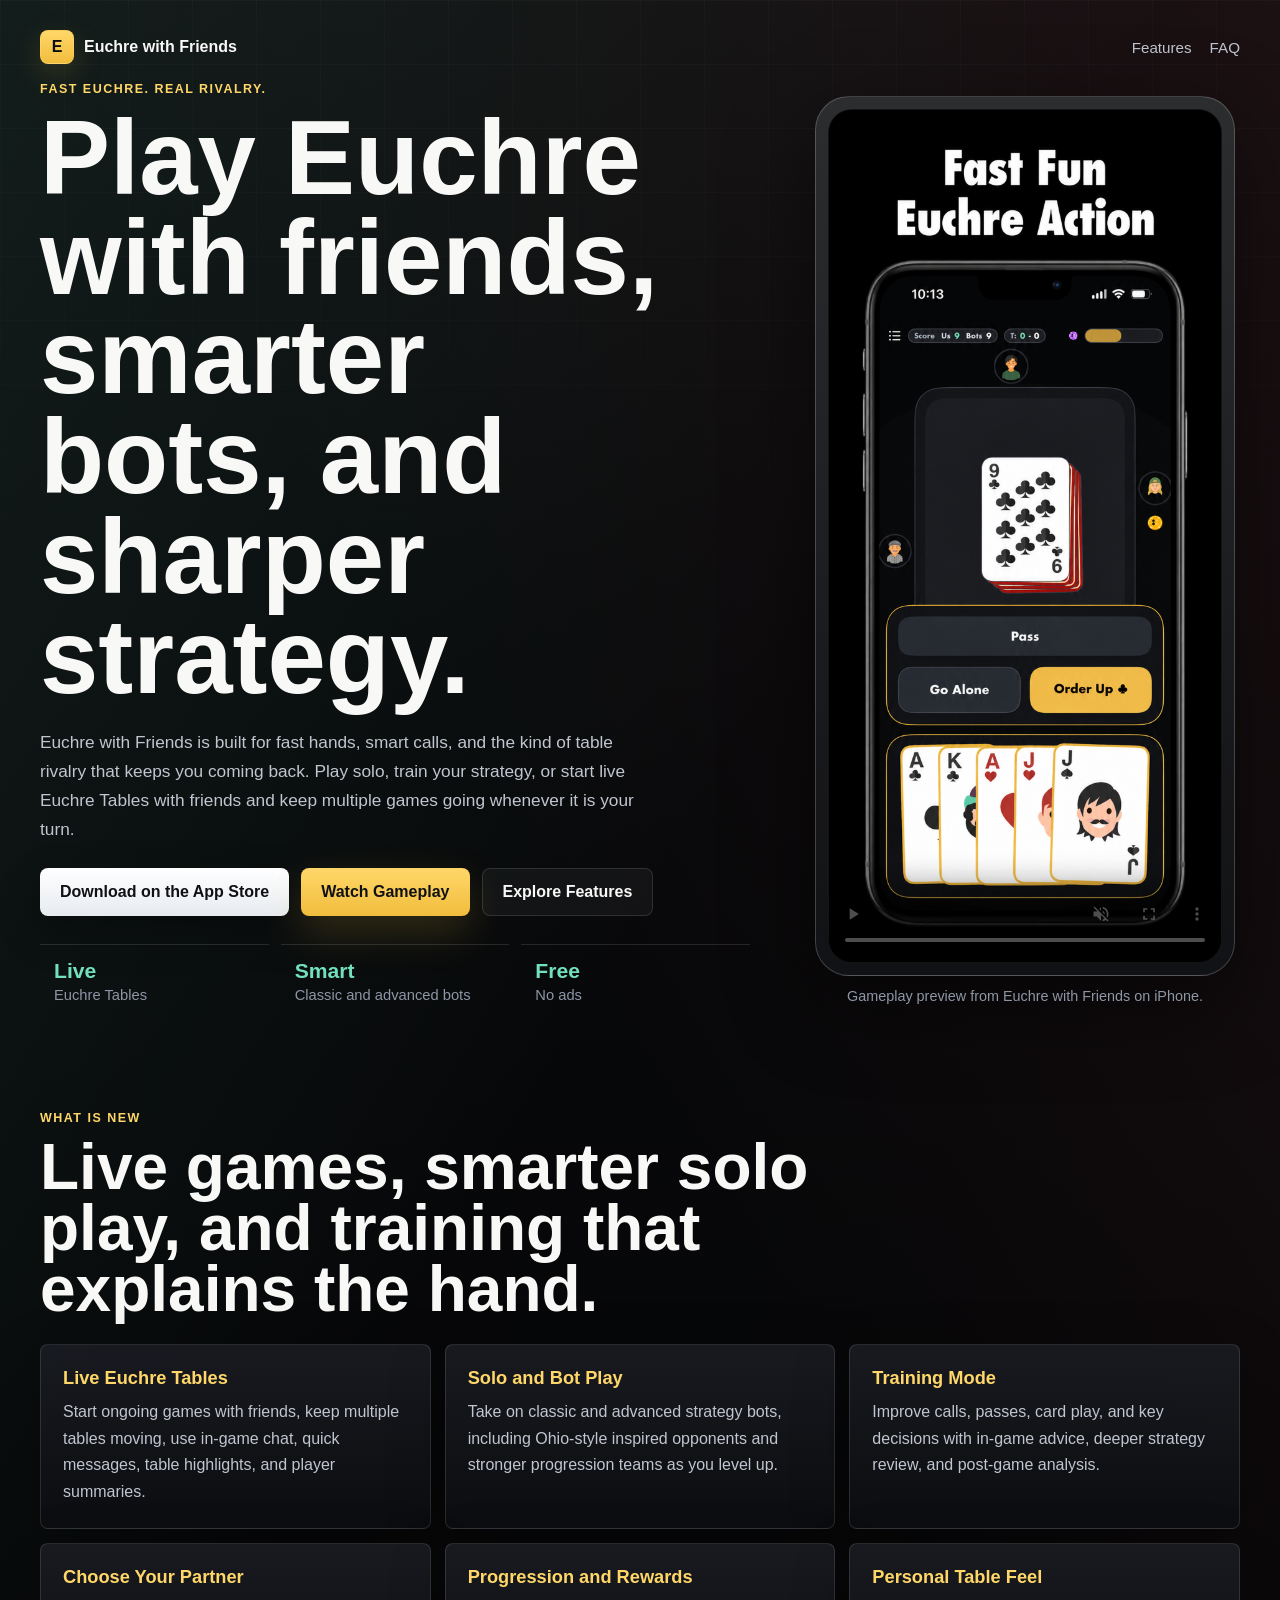
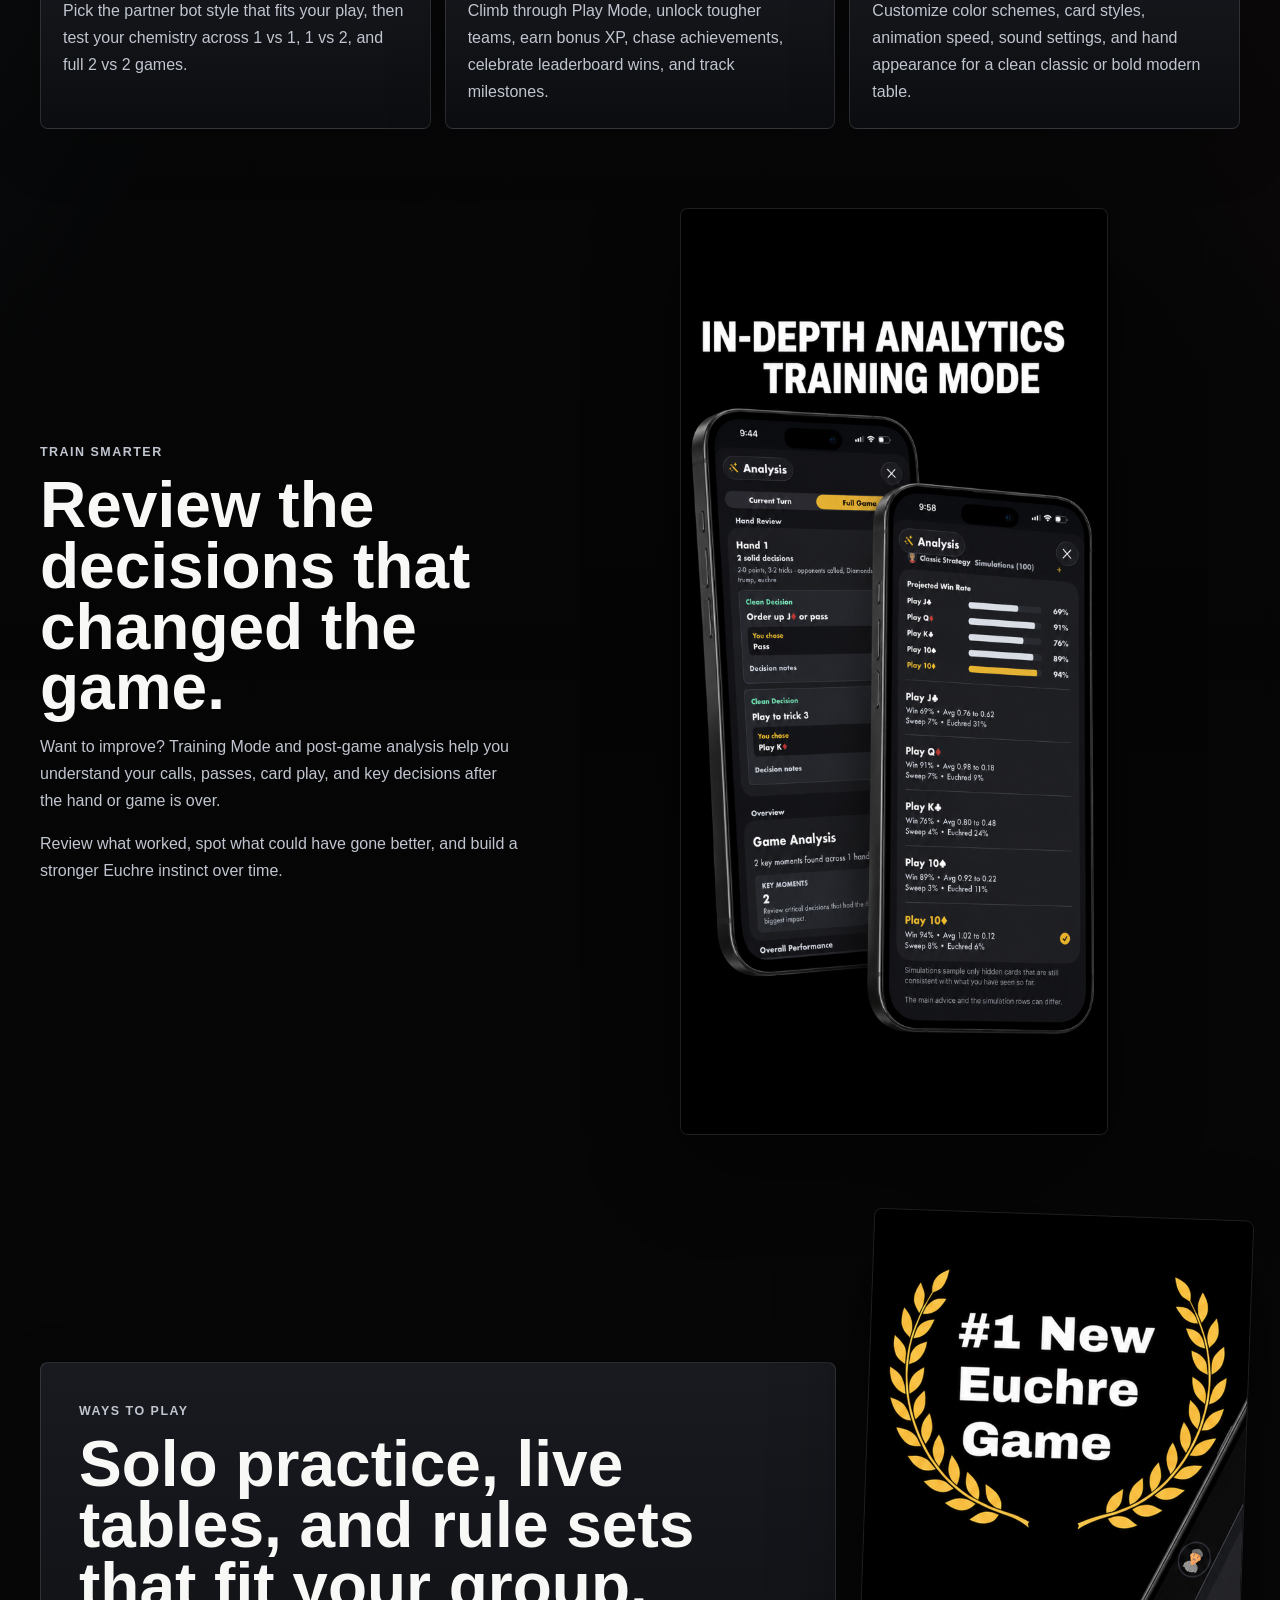
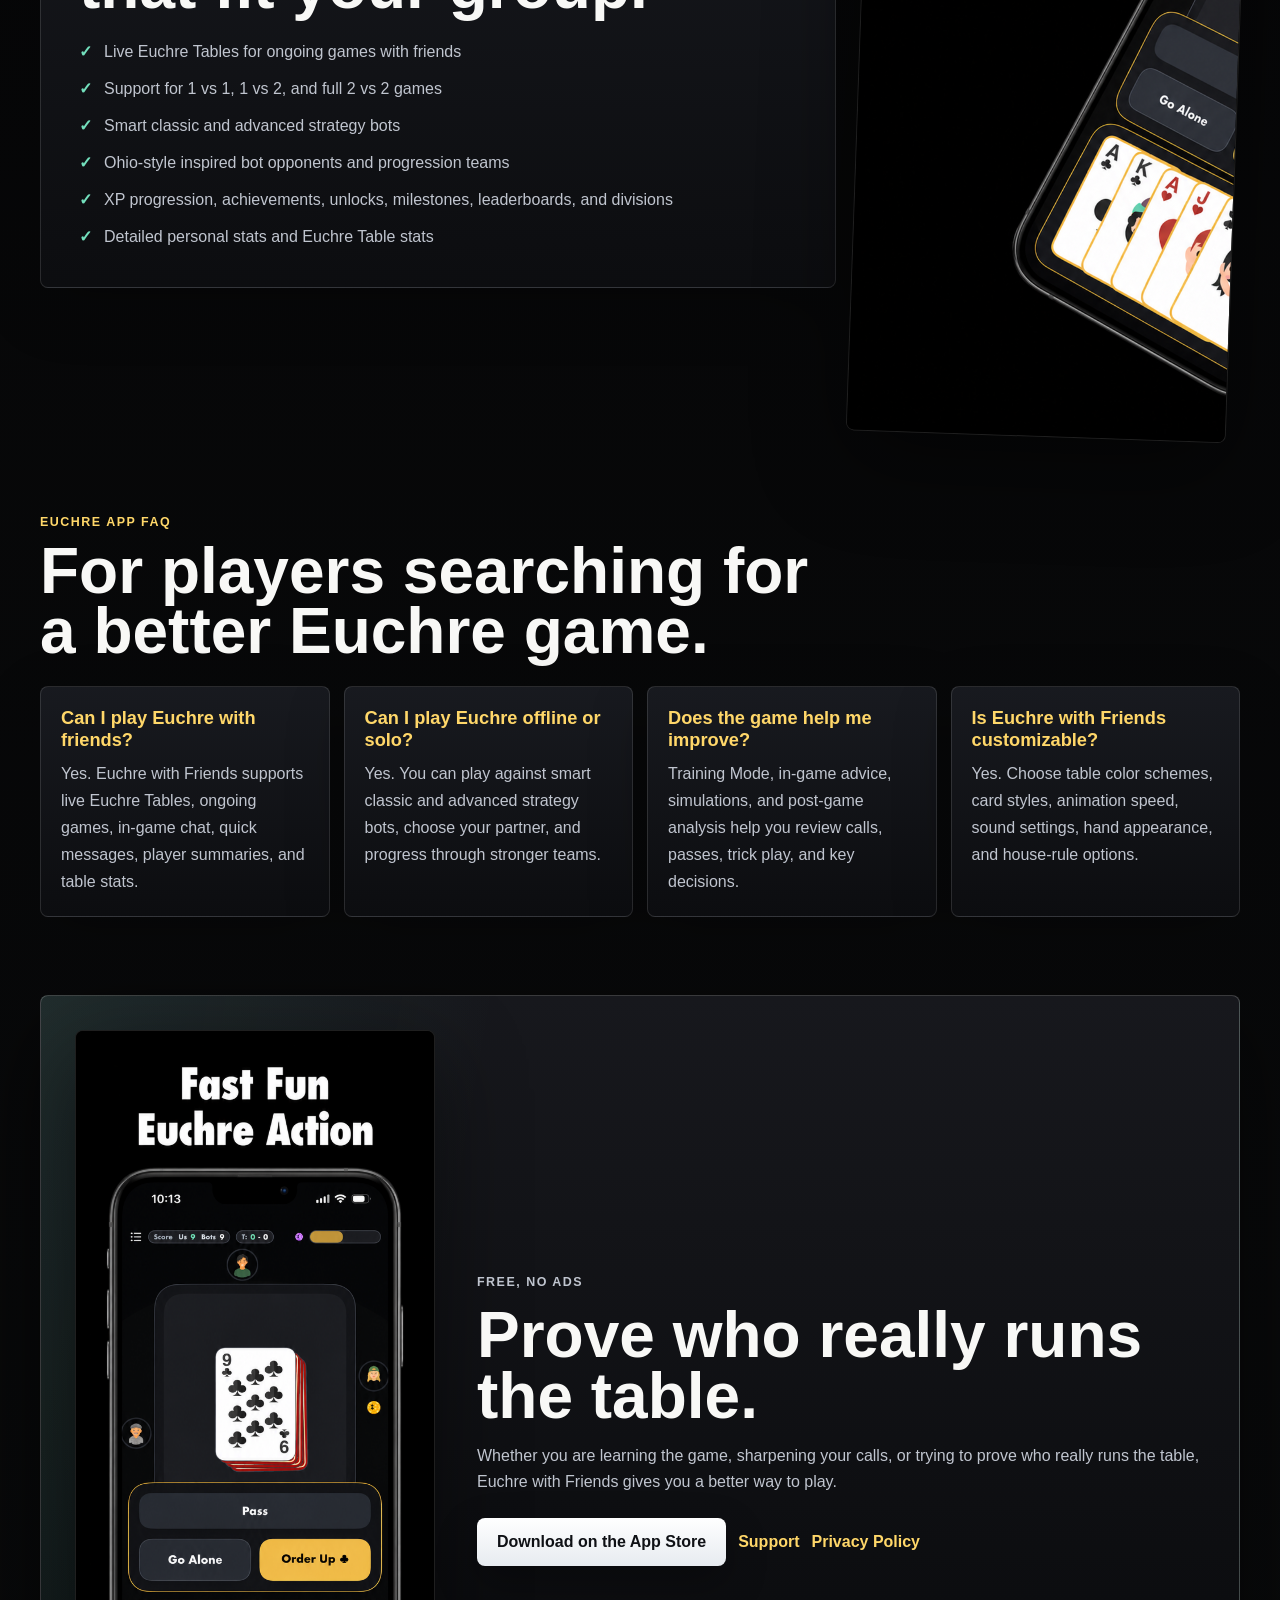
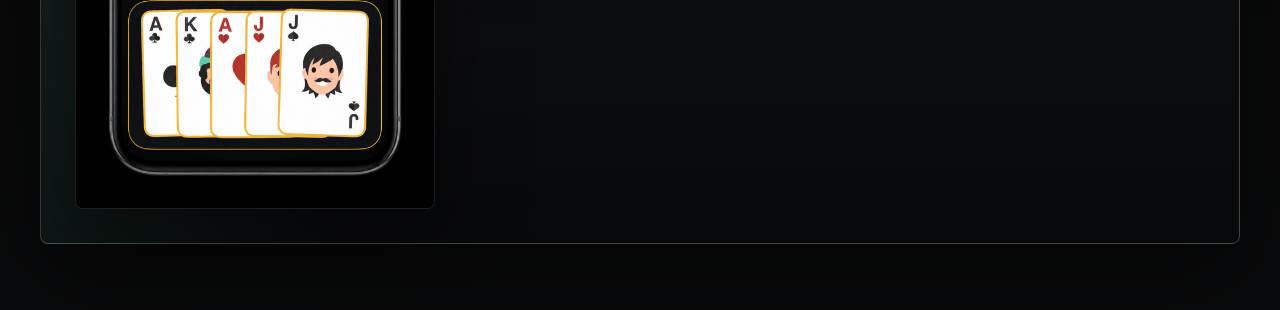
==== commit d815f5ff: "Update." ====
--- a/index.html
+++ b/index.html
@@ -62,7 +62,6 @@
         </a>
         <div class="topbar-links">
           <a href="#features">Features</a>
-          <a href="#screenshots">Screenshots</a>
           <a href="#faq">FAQ</a>
         </div>
       </nav>
@@ -182,43 +181,9 @@
             Review what worked, spot what could have gone better, and build a stronger Euchre instinct over time.
           </p>
         </div>
-        <a class="screenshot-pair" href="https://apps.apple.com/us/app/euchre-with-friends/id6762494437" target="_blank" rel="noreferrer" aria-label="Download Euchre with Friends to use Training Mode">
-          <img src="site-assets/screenshot-training-analysis-a.png" alt="Euchre with Friends post-game analysis hand review on iPhone" loading="lazy">
+        <a class="analysis-shot-link" href="https://apps.apple.com/us/app/euchre-with-friends/id6762494437" target="_blank" rel="noreferrer" aria-label="Download Euchre with Friends to use Training Mode">
           <img src="site-assets/screenshot-training-analysis-b.png" alt="Euchre with Friends strategy simulation showing projected win rates" loading="lazy">
         </a>
-      </section>
-
-      <section id="screenshots" class="section screenshot-section">
-        <div class="section-heading">
-          <p class="eyebrow">App Store screenshots</p>
-          <h2>Built for quick hands, long rivalries, and the table style you like.</h2>
-        </div>
-        <div class="screenshot-grid">
-          <a class="screenshot-card wide" href="https://apps.apple.com/us/app/euchre-with-friends/id6762494437" target="_blank" rel="noreferrer" aria-label="Download Euchre with Friends for live games with chat">
-            <img src="site-assets/screenshot-live-chat.png" alt="Live Euchre game with table chat and quick messages" loading="lazy">
-            <span>Live games with chat</span>
-          </a>
-          <a class="screenshot-card" href="https://apps.apple.com/us/app/euchre-with-friends/id6762494437" target="_blank" rel="noreferrer" aria-label="Download Euchre with Friends for multiple color schemes">
-            <img src="site-assets/screenshot-color-schemes.png" alt="Multiple Euchre table color schemes in Euchre with Friends" loading="lazy">
-            <span>Multiple color schemes</span>
-          </a>
-          <a class="screenshot-card" href="https://apps.apple.com/us/app/euchre-with-friends/id6762494437" target="_blank" rel="noreferrer" aria-label="Download Euchre with Friends for partner and rules setup">
-            <img src="site-assets/screenshot-partner-rules.png" alt="Choose partner bots and house rules in Euchre with Friends" loading="lazy">
-            <span>Partner and rules setup</span>
-          </a>
-          <a class="screenshot-card" href="https://apps.apple.com/us/app/euchre-with-friends/id6762494437" target="_blank" rel="noreferrer" aria-label="Download Euchre with Friends with landscape mode support">
-            <img src="site-assets/screenshot-landscape-mode.png" alt="Landscape mode support for Euchre with Friends" loading="lazy">
-            <span>Landscape mode</span>
-          </a>
-          <a class="screenshot-card" href="https://apps.apple.com/us/app/euchre-with-friends/id6762494437" target="_blank" rel="noreferrer" aria-label="Download Euchre with Friends for fast Euchre action">
-            <img src="site-assets/screenshot-fast-action.png" alt="Fast Euchre gameplay with pass, go alone, and order up buttons" loading="lazy">
-            <span>Fast Euchre action</span>
-          </a>
-          <a class="screenshot-card wide" href="https://apps.apple.com/us/app/euchre-with-friends/id6762494437" target="_blank" rel="noreferrer" aria-label="Download Euchre with Friends to play with friends and smart AI">
-            <img src="site-assets/screenshot-friends-ai.png" alt="Play with friends, smart AI offline, free no ads in Euchre with Friends" loading="lazy">
-            <span>Friends, smart AI, free with no ads</span>
-          </a>
-        </div>
       </section>
 
       <section class="section modes-section">
--- a/site-assets/styles.css
+++ b/site-assets/styles.css
@@ -228,10 +228,8 @@
 .hero-stats a:focus-visible,
 .feature-card:hover,
 .feature-card:focus-visible,
-.screenshot-pair:hover,
-.screenshot-pair:focus-visible,
-.screenshot-card:hover,
-.screenshot-card:focus-visible,
+.analysis-shot-link:hover,
+.analysis-shot-link:focus-visible,
 .mode-panel:hover,
 .mode-panel:focus-visible,
 .faq-card:hover,
@@ -352,11 +350,10 @@
   max-width: 58ch;
 }
 
-.screenshot-pair {
-  display: grid;
-  grid-template-columns: repeat(2, minmax(0, 1fr));
-  gap: 14px;
-  align-items: center;
+.analysis-shot-link {
+  display: block;
+  max-width: 430px;
+  justify-self: center;
   border: 1px solid transparent;
   border-radius: 8px;
   color: inherit;
@@ -364,8 +361,7 @@
   transition: border-color 160ms ease, transform 160ms ease;
 }
 
-.screenshot-pair img,
-.screenshot-card img,
+.analysis-shot-link img,
 .angled-shot,
 .closing-shot {
   width: 100%;
@@ -375,40 +371,12 @@
   box-shadow: var(--shadow);
 }
 
-.screenshot-pair img:first-child {
-  transform: translateY(-18px);
-}
-
-.screenshot-pair img:last-child {
-  transform: translateY(18px);
-}
-
-.screenshot-grid {
-  display: grid;
-  grid-template-columns: repeat(4, minmax(0, 1fr));
-  gap: 14px;
-  align-items: start;
-}
-
-.screenshot-card,
 .angled-shot-link,
 .closing-shot-link {
   display: block;
   color: inherit;
   text-decoration: none;
   transition: border-color 160ms ease, transform 160ms ease;
-}
-
-.screenshot-card.wide {
-  grid-column: span 2;
-}
-
-.screenshot-card span {
-  display: block;
-  margin-top: 10px;
-  color: var(--soft);
-  font-size: 0.92rem;
-  text-align: center;
 }
 
 .modes-section {
@@ -528,9 +496,6 @@
     grid-template-columns: repeat(2, minmax(0, 1fr));
   }
 
-  .screenshot-grid {
-    grid-template-columns: repeat(2, minmax(0, 1fr));
-  }
 }
 
 @media (max-width: 860px) {
@@ -586,8 +551,7 @@
 
   .hero-stats,
   .feature-grid,
-  .faq-grid,
-  .screenshot-pair {
+  .faq-grid {
     grid-template-columns: 1fr;
   }
 
@@ -595,25 +559,6 @@
     width: 100%;
   }
 
-  .screenshot-grid {
-    display: flex;
-    gap: 14px;
-    overflow-x: auto;
-    padding-bottom: 12px;
-    scroll-snap-type: x mandatory;
-  }
-
-  .screenshot-card {
-    flex: 0 0 min(78vw, 330px);
-    scroll-snap-align: start;
-  }
-
-  .screenshot-card.wide {
-    flex-basis: min(82vw, 360px);
-  }
-
-  .screenshot-pair img:first-child,
-  .screenshot-pair img:last-child,
   .angled-shot {
     transform: none;
   }
